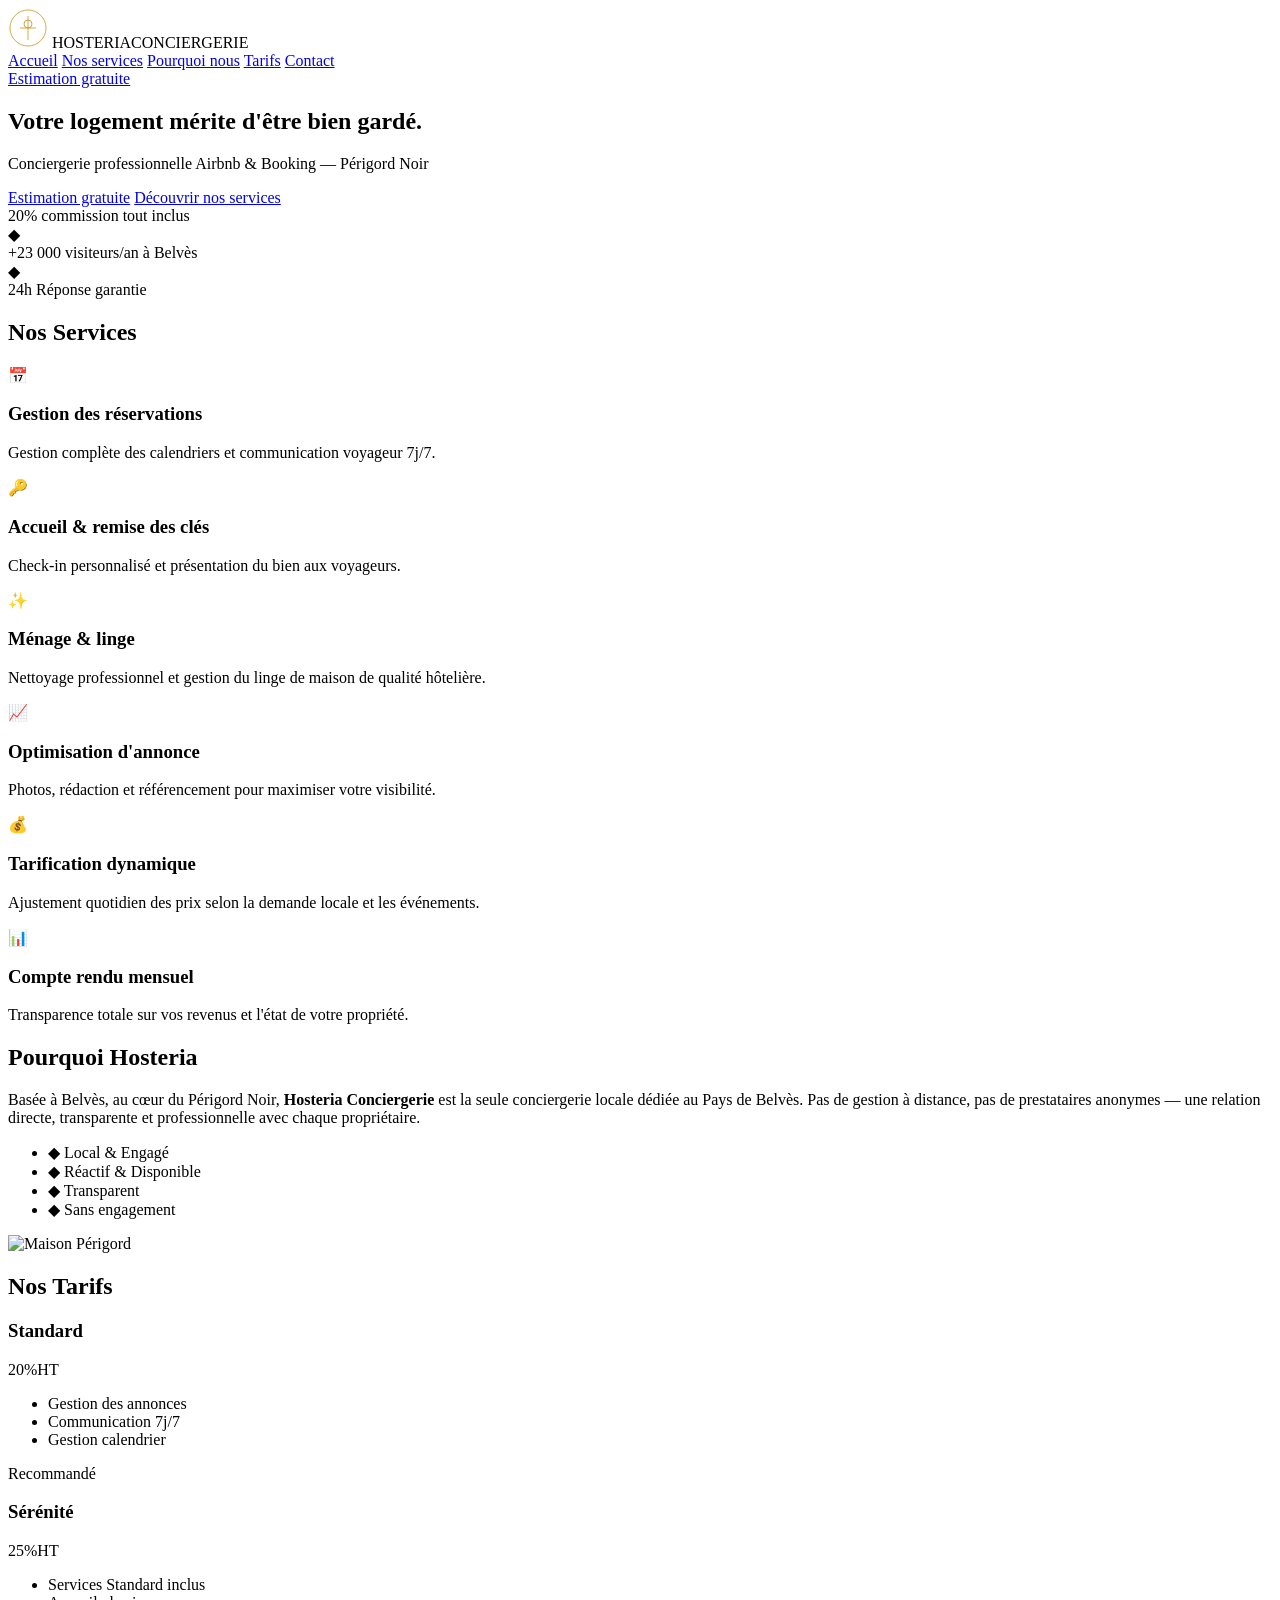
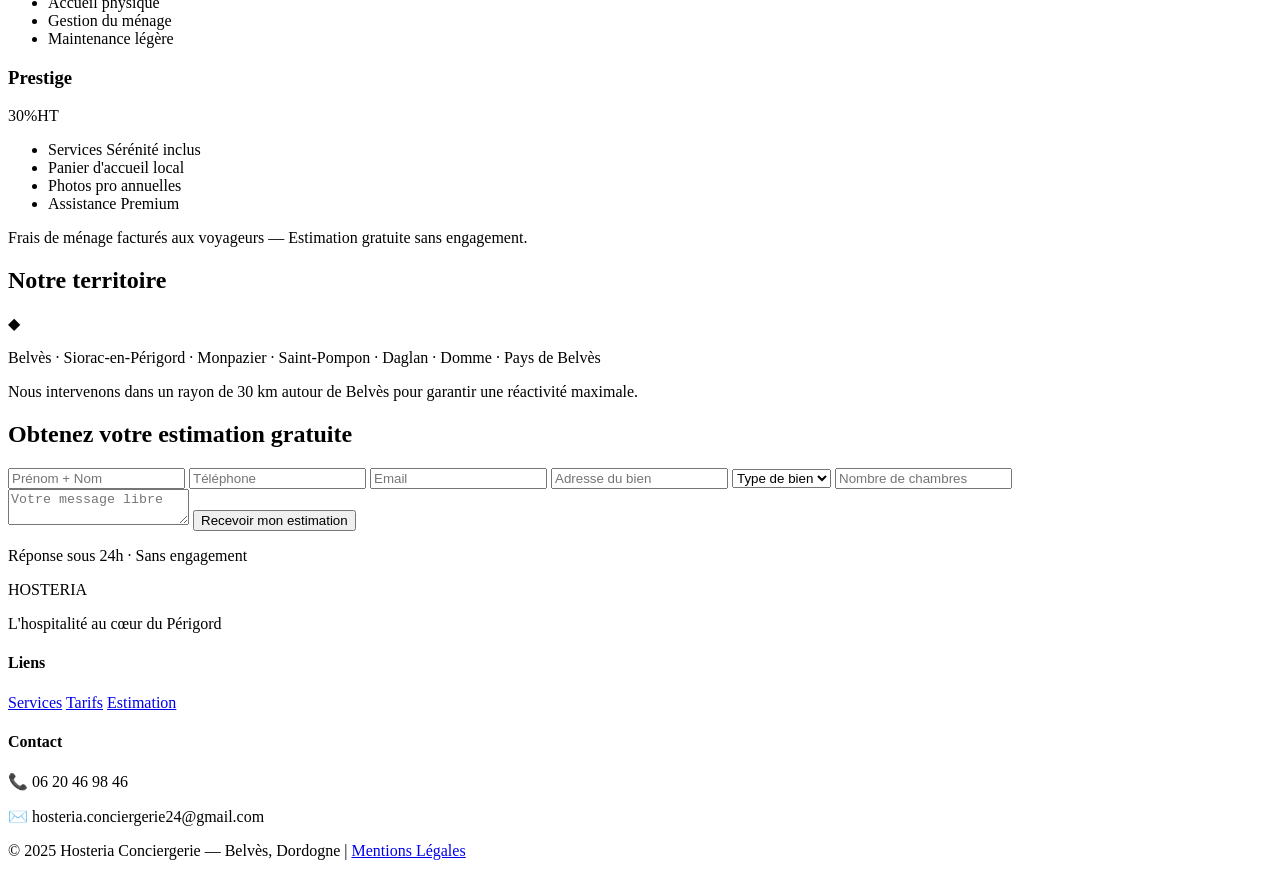
==== index.html @ 1a69eb1a "Initial commit for Hosteria Conciergerie website" ====
<!DOCTYPE html>
<html lang="fr">
<head>
    <meta charset="UTF-8">
    <meta name="viewport" content="width=device-width, initial-scale=1.0">
    <title>Hosteria Conciergerie — Gestion Airbnb Belvès, Périgord Noir</title>
    <meta name="description" content="Conciergerie professionnelle Airbnb & Booking à Belvès. Gestion complète de votre location saisonnière en Périgord Noir. Estimation gratuite — 06 20 46 98 46">
    
    <!-- Fonts -->
    <style>
        @import url('https://fonts.googleapis.com/css2?family=Cinzel:wght@400;700&family=Cormorant+Garamond:ital,wght@0,400;0,600;1,400&family=Jost:wght@300;400;600&display=swap');
    </style>
    
    <link rel="stylesheet" href="style.css">

    <!-- SEO JSON-LD -->
    <script type="application/ld+json">
    {
      "@context": "https://schema.org",
      "@type": "LocalBusiness",
      "name": "Hosteria Conciergerie",
      "image": "https://images.unsplash.com/photo-1505910147557-3026c1e19310?q=80&w=1000",
      "telephone": "06 20 46 98 46",
      "email": "hosteria.conciergerie24@gmail.com",
      "address": {
        "@type": "PostalAddress",
        "addressLocality": "Belvès",
        "addressRegion": "Dordogne",
        "addressCountry": "FR"
      },
      "areaServed": ["Belvès", "Siorac-en-Périgord", "Monpazier", "Pays de Belvès", "Dordogne"],
      "priceRange": "$$"
    }
    </script>
</head>
<body>

    <!-- Header -->
    <header class="main-header">
        <div class="container header-flex">
            <div class="logo">
                <svg width="40" height="40" viewBox="0 0 100 100" class="logo-svg">
                    <circle cx="50" cy="50" r="45" fill="none" stroke="#c8961e" stroke-width="2"/>
                    <path d="M50 20 L50 80 M30 50 L70 50" stroke="#c8961e" stroke-width="2"/>
                    <path d="M50 30 A10 10 0 1 1 50 50 A10 10 0 1 1 50 30" fill="none" stroke="#c8961e" stroke-width="2"/>
                </svg>
                <span class="logo-text">HOSTERIA<span>CONCIERGERIE</span></span>
            </div>
            <nav class="nav-desktop">
                <a href="#accueil">Accueil</a>
                <a href="#services">Nos services</a>
                <a href="#pourquoi">Pourquoi nous</a>
                <a href="#tarifs">Tarifs</a>
                <a href="#contact">Contact</a>
            </nav>
            <a href="#estimation" class="btn btn-gold">Estimation gratuite</a>
        </div>
    </header>

    <!-- Hero Section -->
    <section id="accueil" class="hero">
        <div class="hero-overlay"></div>
        <div class="container hero-content fade-in">
            <h1>Votre logement mérite d'être bien gardé.</h1>
            <p>Conciergerie professionnelle Airbnb & Booking — Périgord Noir</p>
            <div class="hero-btns">
                <a href="#estimation" class="btn btn-gold">Estimation gratuite</a>
                <a href="#services" class="btn btn-outline">Découvrir nos services</a>
            </div>
        </div>
    </section>

    <!-- Trust Section -->
    <section class="trust-band">
        <div class="container stats-flex">
            <div class="stat-item">
                <span class="stat-number">20%</span>
                <span class="stat-label">commission tout inclus</span>
            </div>
            <div class="stat-divider">◆</div>
            <div class="stat-item">
                <span class="stat-number">+23 000</span>
                <span class="stat-label">visiteurs/an à Belvès</span>
            </div>
            <div class="stat-divider">◆</div>
            <div class="stat-item">
                <span class="stat-number">24h</span>
                <span class="stat-label">Réponse garantie</span>
            </div>
        </div>
    </section>

    <!-- Services Section -->
    <section id="services" class="services">
        <div class="container">
            <h2 class="section-title">Nos Services</h2>
            <div class="services-grid">
                <div class="service-card">
                    <div class="service-icon">📅</div>
                    <h3>Gestion des réservations</h3>
                    <p>Gestion complète des calendriers et communication voyageur 7j/7.</p>
                </div>
                <div class="service-card">
                    <div class="service-icon">🔑</div>
                    <h3>Accueil & remise des clés</h3>
                    <p>Check-in personnalisé et présentation du bien aux voyageurs.</p>
                </div>
                <div class="service-card">
                    <div class="service-icon">✨</div>
                    <h3>Ménage & linge</h3>
                    <p>Nettoyage professionnel et gestion du linge de maison de qualité hôtelière.</p>
                </div>
                <div class="service-card">
                    <div class="service-icon">📈</div>
                    <h3>Optimisation d'annonce</h3>
                    <p>Photos, rédaction et référencement pour maximiser votre visibilité.</p>
                </div>
                <div class="service-card">
                    <div class="service-icon">💰</div>
                    <h3>Tarification dynamique</h3>
                    <p>Ajustement quotidien des prix selon la demande locale et les événements.</p>
                </div>
                <div class="service-card">
                    <div class="service-icon">📊</div>
                    <h3>Compte rendu mensuel</h3>
                    <p>Transparence totale sur vos revenus et l'état de votre propriété.</p>
                </div>
            </div>
        </div>
    </section>

    <!-- Why Us -->
    <section id="pourquoi" class="why-us">
        <div class="container why-flex">
            <div class="why-text fade-in">
                <h2>Pourquoi Hosteria</h2>
                <p>Basée à Belvès, au cœur du Périgord Noir, <strong>Hosteria Conciergerie</strong> est la seule conciergerie locale dédiée au Pays de Belvès. Pas de gestion à distance, pas de prestataires anonymes — une relation directe, transparente et professionnelle avec chaque propriétaire.</p>
                <ul class="points-forts">
                    <li>◆ Local & Engagé</li>
                    <li>◆ Réactif & Disponible</li>
                    <li>◆ Transparent</li>
                    <li>◆ Sans engagement</li>
                </ul>
            </div>
            <div class="why-image">
                <img src="https://images.unsplash.com/photo-1518780664697-55e3ad937233?q=80&w=800" alt="Maison Périgord">
            </div>
        </div>
    </section>

    <!-- Pricing -->
    <section id="tarifs" class="pricing">
        <div class="container">
            <h2 class="section-title">Nos Tarifs</h2>
            <div class="pricing-grid">
                <div class="price-card">
                    <h3>Standard</h3>
                    <div class="amount">20%<span>HT</span></div>
                    <ul>
                        <li>Gestion des annonces</li>
                        <li>Communication 7j/7</li>
                        <li>Gestion calendrier</li>
                    </ul>
                </div>
                <div class="price-card featured">
                    <div class="badge">Recommandé</div>
                    <h3>Sérénité</h3>
                    <div class="amount">25%<span>HT</span></div>
                    <ul>
                        <li>Services Standard inclus</li>
                        <li>Accueil physique</li>
                        <li>Gestion du ménage</li>
                        <li>Maintenance légère</li>
                    </ul>
                </div>
                <div class="price-card">
                    <h3>Prestige</h3>
                    <div class="amount">30%<span>HT</span></div>
                    <ul>
                        <li>Services Sérénité inclus</li>
                        <li>Panier d'accueil local</li>
                        <li>Photos pro annuelles</li>
                        <li>Assistance Premium</li>
                    </ul>
                </div>
            </div>
            <p class="pricing-note">Frais de ménage facturés aux voyageurs — Estimation gratuite sans engagement.</p>
        </div>
    </section>

    <!-- Zone Intervention -->
    <section class="territory">
        <div class="container text-center">
            <h2>Notre territoire</h2>
            <div class="diamond-sep">◆</div>
            <p class="towns">Belvès · Siorac-en-Périgord · Monpazier · Saint-Pompon · Daglan · Domme · Pays de Belvès</p>
            <p>Nous intervenons dans un rayon de 30 km autour de Belvès pour garantir une réactivité maximale.</p>
        </div>
    </section>

    <!-- Form Section -->
    <section id="estimation" class="estimation">
        <div class="container form-container">
            <h2>Obtenez votre estimation gratuite</h2>
            <form id="contactForm">
                <div class="form-grid">
                    <input type="text" placeholder="Prénom + Nom" required>
                    <input type="tel" placeholder="Téléphone" required>
                    <input type="email" placeholder="Email" required>
                    <input type="text" placeholder="Adresse du bien" required>
                    <select required>
                        <option value="">Type de bien</option>
                        <option value="maison">Maison</option>
                        <option value="appartement">Appartement</option>
                        <option value="gite">Gîte</option>
                    </select>
                    <input type="number" placeholder="Nombre de chambres" required>
                </div>
                <textarea placeholder="Votre message libre"></textarea>
                <button type="submit" class="btn btn-gold full-width">Recevoir mon estimation</button>
            </form>
            <p class="form-mention">Réponse sous 24h · Sans engagement</p>
        </div>
    </section>

    <!-- Footer -->
    <footer class="main-header">
        <div class="container footer-grid">
            <div class="footer-brand">
                <div class="logo-footer">HOSTERIA</div>
                <p>L'hospitalité au cœur du Périgord</p>
            </div>
            <div class="footer-links">
                <h4>Liens</h4>
                <a href="#services">Services</a>
                <a href="#tarifs">Tarifs</a>
                <a href="#estimation">Estimation</a>
            </div>
            <div class="footer-contact">
                <h4>Contact</h4>
                <p>📞 06 20 46 98 46</p>
                <p>✉️ hosteria.conciergerie24@gmail.com</p>
            </div>
        </div>
        <div class="footer-bottom">
            <p>© 2025 Hosteria Conciergerie — Belvès, Dordogne | <a href="mentions.html">Mentions Légales</a></p>
        </div>
    </footer>

    <script src="script.js"></script>
</body>
</html>
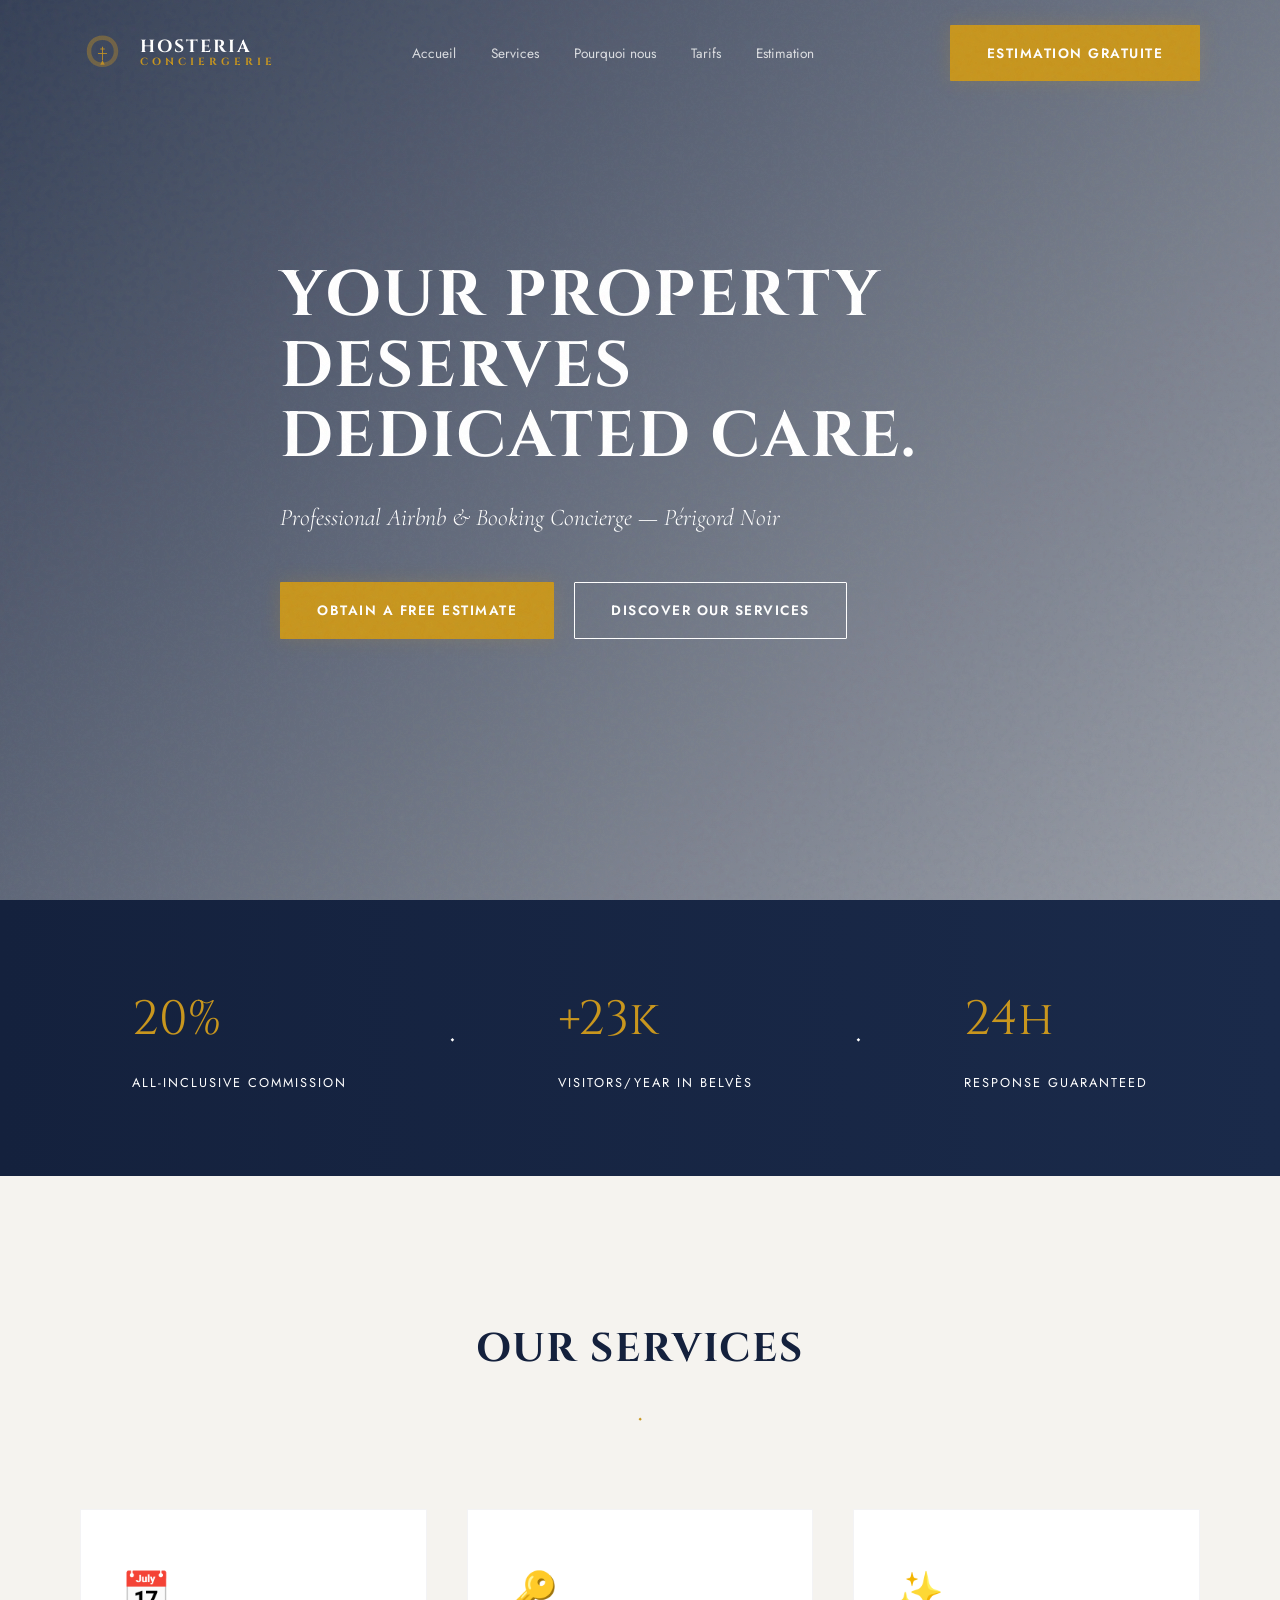
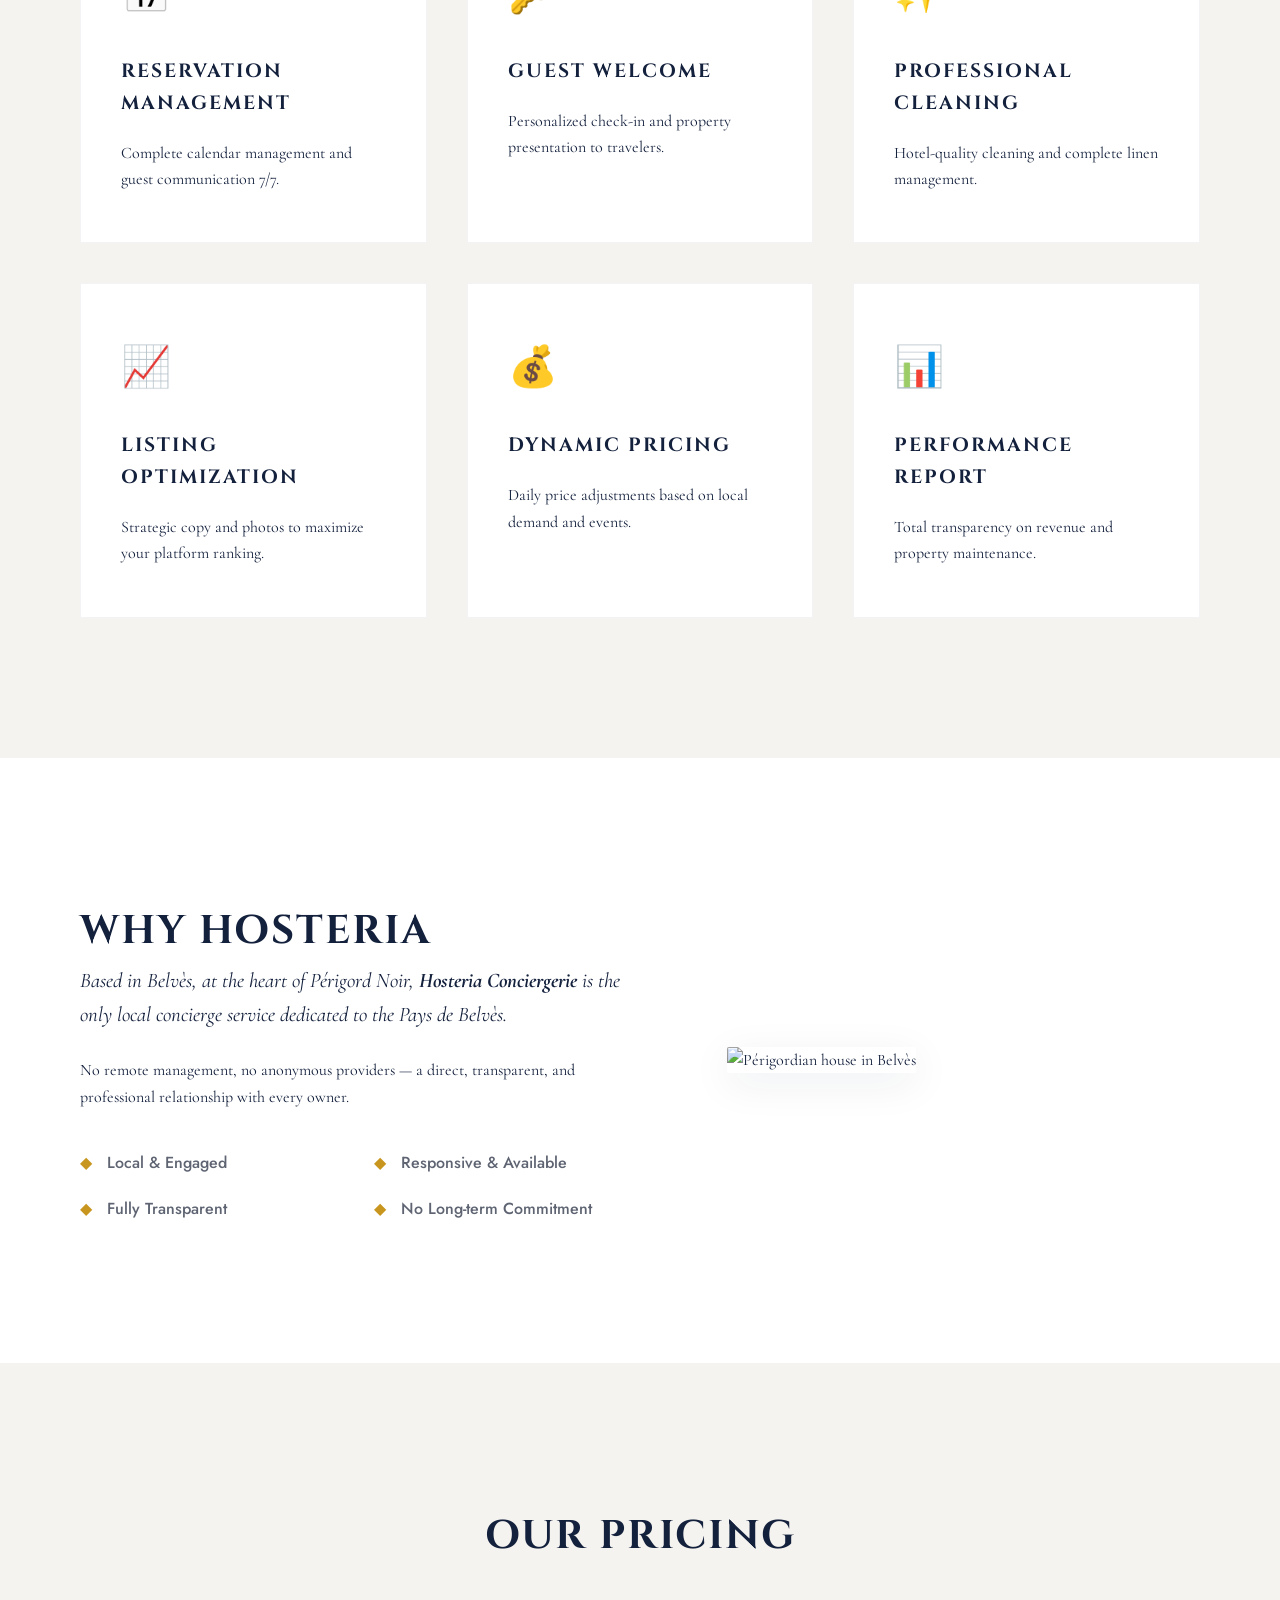
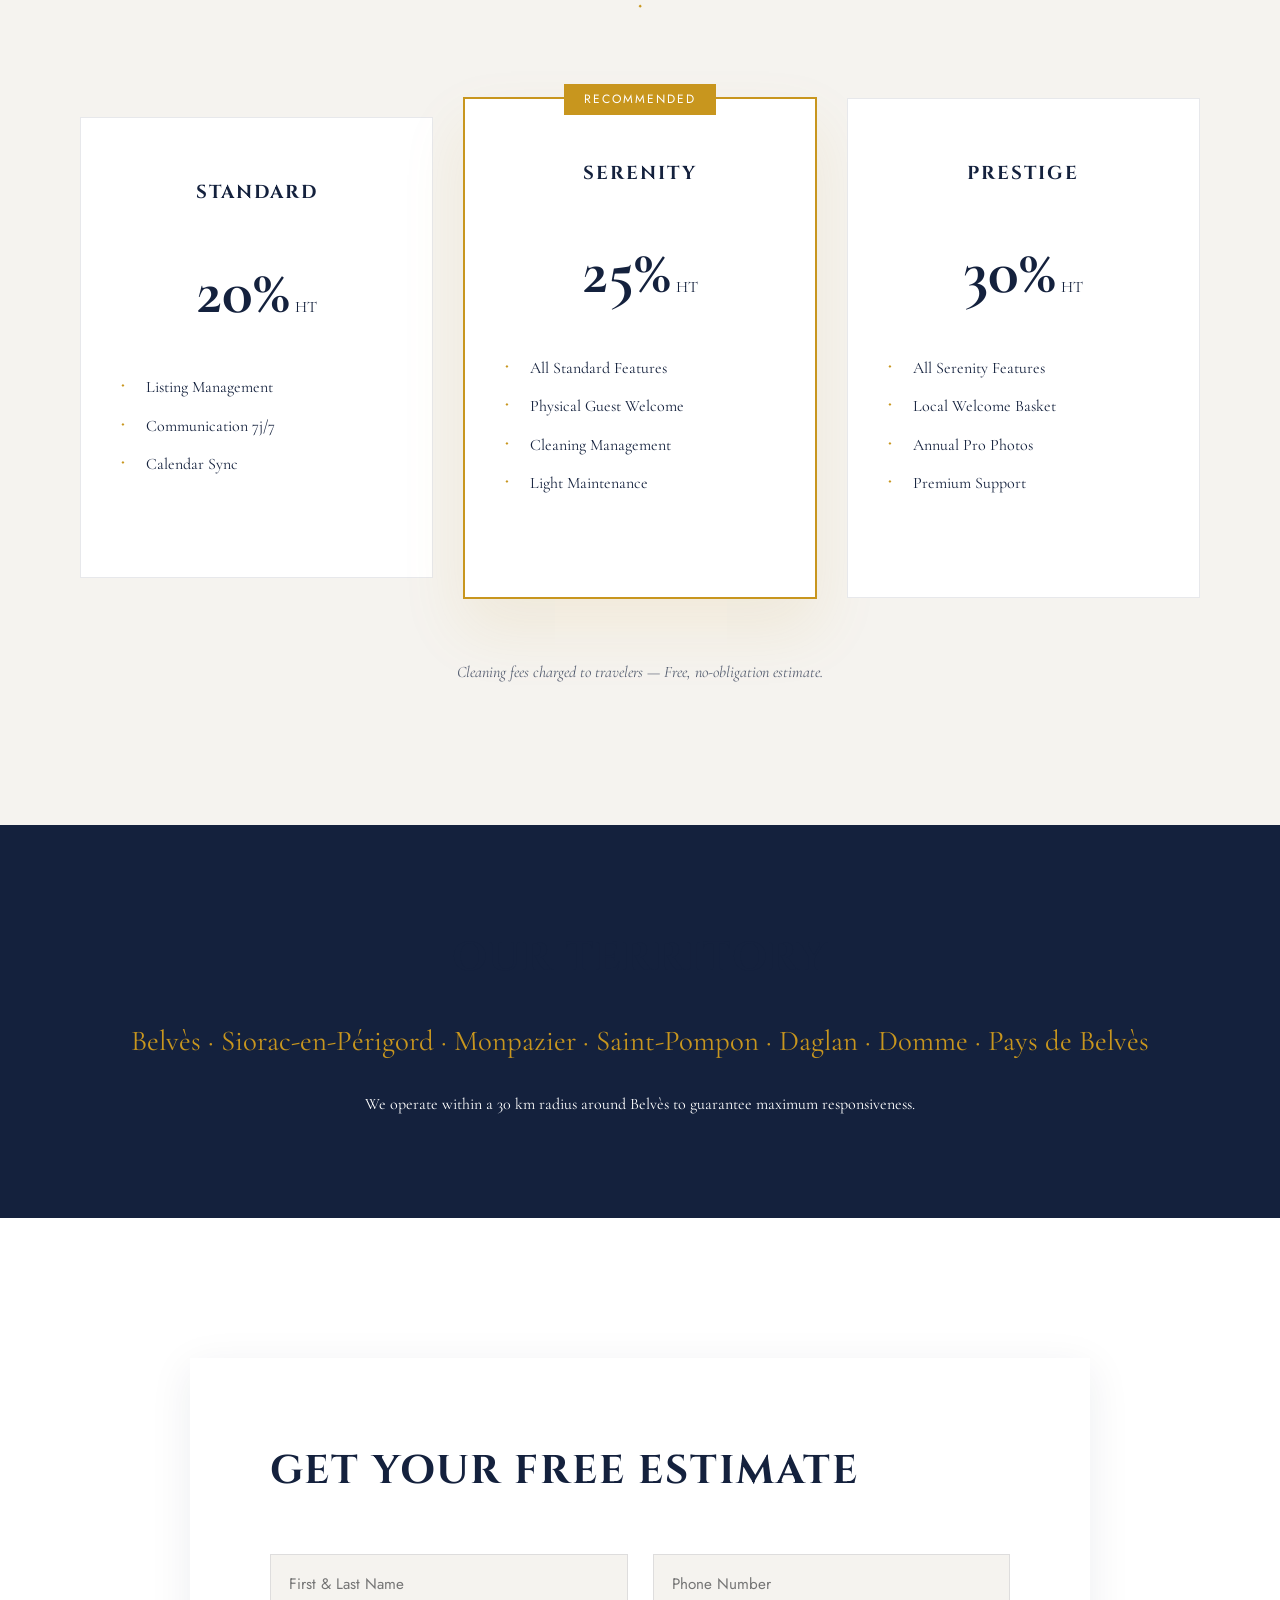
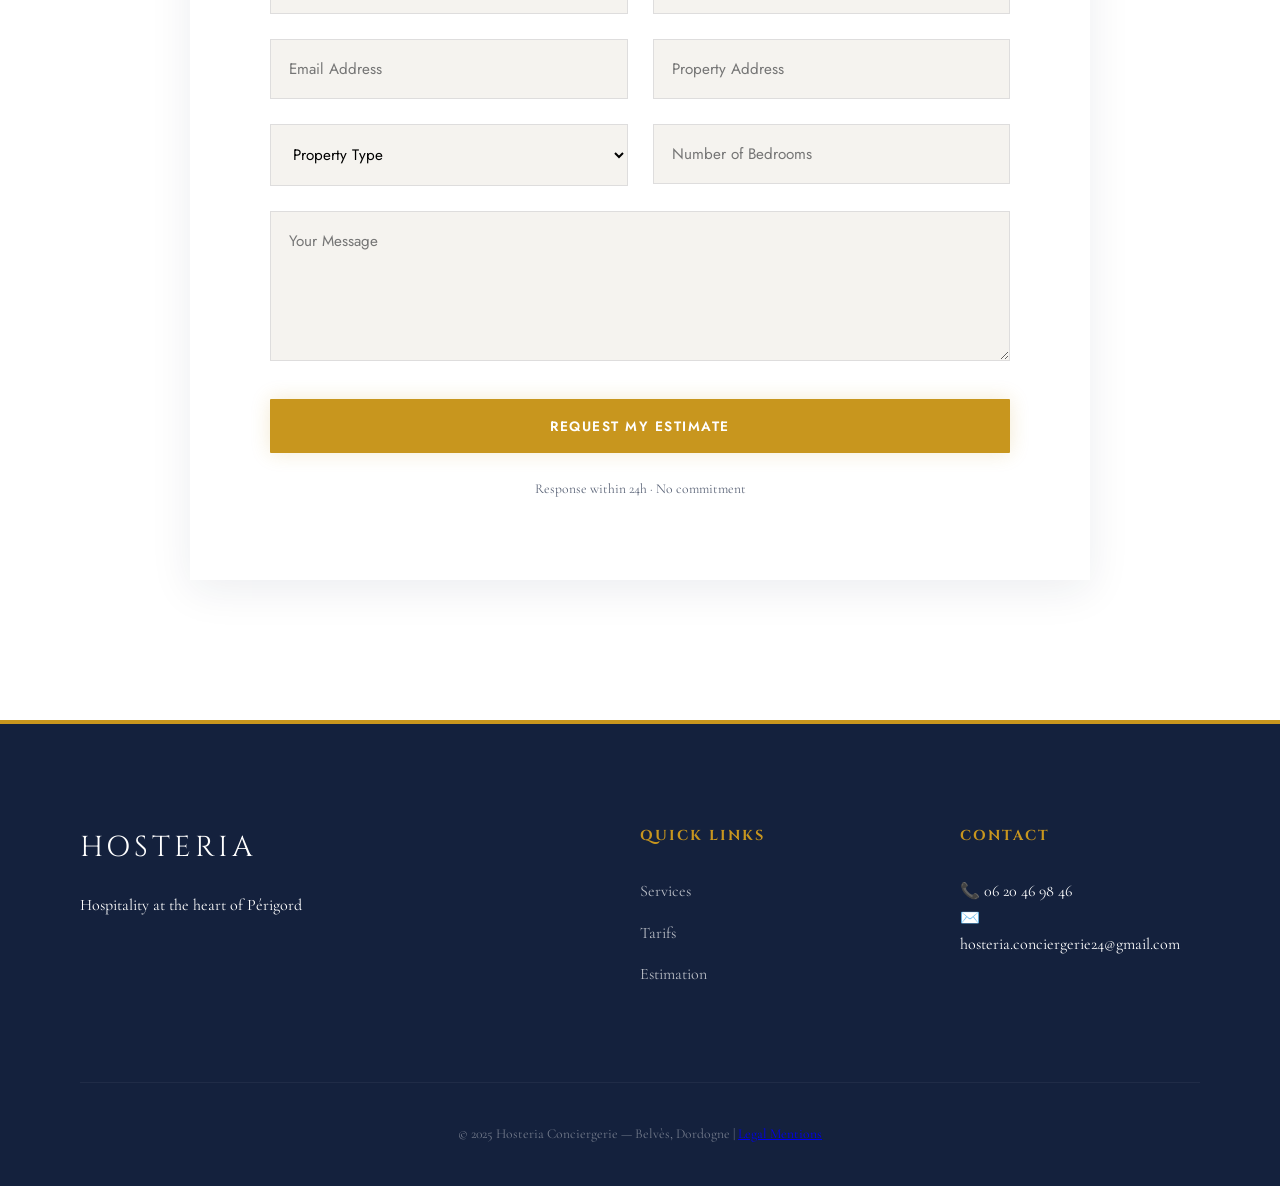
==== commit adf92ff8: "Upgrade to Premium V2 - Glassmorphism & Périgord Noir aesthetics" ====
--- a/index.html
+++ b/index.html
@@ -6,6 +6,11 @@
     <title>Hosteria Conciergerie — Gestion Airbnb Belvès, Périgord Noir</title>
     <meta name="description" content="Conciergerie professionnelle Airbnb & Booking à Belvès. Gestion complète de votre location saisonnière en Périgord Noir. Estimation gratuite — 06 20 46 98 46">
     
+    <!-- Open Graph -->
+    <meta property="og:title" content="Hosteria Conciergerie — Gestion Airbnb Belvès">
+    <meta property="og:description" content="Gestion premium de votre location saisonnière en Périgord Noir.">
+    <meta property="og:type" content="website">
+
     <!-- Fonts -->
     <style>
         @import url('https://fonts.googleapis.com/css2?family=Cinzel:wght@400;700&family=Cormorant+Garamond:ital,wght@0,400;0,600;1,400&family=Jost:wght@300;400;600&display=swap');
@@ -24,226 +29,264 @@
       "email": "hosteria.conciergerie24@gmail.com",
       "address": {
         "@type": "PostalAddress",
+        "streetAddress": "Centre Bourg",
         "addressLocality": "Belvès",
+        "postalCode": "24170",
         "addressRegion": "Dordogne",
         "addressCountry": "FR"
       },
-      "areaServed": ["Belvès", "Siorac-en-Périgord", "Monpazier", "Pays de Belvès", "Dordogne"],
+      "areaServed": ["Belvès", "Siorac-en-Périgord", "Monpazier", "Saint-Pompon", "Daglan", "Domme", "Pays de Belvès"],
       "priceRange": "$$"
     }
     </script>
 </head>
-<body>
+<body class="site-texture">
 
     <!-- Header -->
-    <header class="main-header">
-        <div class="container header-flex">
-            <div class="logo">
-                <svg width="40" height="40" viewBox="0 0 100 100" class="logo-svg">
-                    <circle cx="50" cy="50" r="45" fill="none" stroke="#c8961e" stroke-width="2"/>
-                    <path d="M50 20 L50 80 M30 50 L70 50" stroke="#c8961e" stroke-width="2"/>
-                    <path d="M50 30 A10 10 0 1 1 50 50 A10 10 0 1 1 50 30" fill="none" stroke="#c8961e" stroke-width="2"/>
+    <header class="header header--transparent js-header">
+        <div class="container header__inner">
+            <div class="header__logo">
+                <svg width="45" height="45" viewBox="0 0 100 100" class="logo-svg">
+                    <defs>
+                        <linearGradient id="goldGradient" x1="0%" y1="0%" x2="100%" y2="100%">
+                            <stop offset="0%" style="stop-color:#c8961e;stop-opacity:1" />
+                            <stop offset="100%" style="stop-color:#b8882a;stop-opacity:1" />
+                        </linearGradient>
+                    </defs>
+                    <path d="M50 10 C30 10 15 25 15 45 C15 65 30 80 50 80 C70 80 85 65 85 45 C85 25 70 10 50 10 M50 20 C65 20 75 30 75 45 C75 60 65 70 50 70 C35 70 25 60 25 45 C25 30 35 20 50 20" fill="url(#goldGradient)" opacity="0.4"/>
+                    <path d="M50 35 L50 65 M40 50 L60 50 M45 40 L55 40" stroke="url(#goldGradient)" stroke-width="2" fill="none"/>
+                    <path d="M50 65 L45 75 L55 75 Z" fill="url(#goldGradient)"/>
                 </svg>
-                <span class="logo-text">HOSTERIA<span>CONCIERGERIE</span></span>
-            </div>
-            <nav class="nav-desktop">
-                <a href="#accueil">Accueil</a>
-                <a href="#services">Nos services</a>
-                <a href="#pourquoi">Pourquoi nous</a>
-                <a href="#tarifs">Tarifs</a>
-                <a href="#contact">Contact</a>
+                <h1 class="header__title">HOSTERIA<span class="header__subtitle">CONCIERGERIE</span></h1>
+            </div>
+            <nav class="header__nav" role="navigation" aria-label="Navigation principale">
+                <ul class="header__menu">
+                    <li><a href="#accueil" class="header__link">Accueil</a></li>
+                    <li><a href="#services" class="header__link">Services</a></li>
+                    <li><a href="#pourquoi" class="header__link">Pourquoi nous</a></li>
+                    <li><a href="#tarifs" class="header__link">Tarifs</a></li>
+                    <li><a href="#estimation" class="header__link">Estimation</a></li>
+                </ul>
             </nav>
-            <a href="#estimation" class="btn btn-gold">Estimation gratuite</a>
+            <a href="#estimation" class="btn btn--gold header__cta">Estimation gratuite</a>
         </div>
     </header>
 
-    <!-- Hero Section -->
-    <section id="accueil" class="hero">
-        <div class="hero-overlay"></div>
-        <div class="container hero-content fade-in">
-            <h1>Votre logement mérite d'être bien gardé.</h1>
-            <p>Conciergerie professionnelle Airbnb & Booking — Périgord Noir</p>
-            <div class="hero-btns">
-                <a href="#estimation" class="btn btn-gold">Estimation gratuite</a>
-                <a href="#services" class="btn btn-outline">Découvrir nos services</a>
-            </div>
-        </div>
-    </section>
-
-    <!-- Trust Section -->
-    <section class="trust-band">
-        <div class="container stats-flex">
-            <div class="stat-item">
-                <span class="stat-number">20%</span>
-                <span class="stat-label">commission tout inclus</span>
-            </div>
-            <div class="stat-divider">◆</div>
-            <div class="stat-item">
-                <span class="stat-number">+23 000</span>
-                <span class="stat-label">visiteurs/an à Belvès</span>
-            </div>
-            <div class="stat-divider">◆</div>
-            <div class="stat-item">
-                <span class="stat-number">24h</span>
-                <span class="stat-label">Réponse garantie</span>
-            </div>
-        </div>
-    </section>
-
-    <!-- Services Section -->
-    <section id="services" class="services">
+    <main>
+        <!-- Hero Section -->
+        <section id="accueil" class="hero">
+            <div class="hero__overlay"></div>
+            <div class="container hero__content js-reveal">
+                <h2 class="hero__headline">Your property deserves dedicated care.</h2>
+                <p class="hero__subheadline">Professional Airbnb & Booking Concierge — Périgord Noir</p>
+                <div class="hero__actions">
+                    <a href="#estimation" class="btn btn--gold">Obtain a free estimate</a>
+                    <a href="#services" class="btn btn--outline-light">Discover our services</a>
+                </div>
+            </div>
+        </section>
+
+        <!-- Stats Section -->
+        <section class="stats">
+            <div class="container stats__grid">
+                <div class="stats__item">
+                    <span class="stats__number">20%</span>
+                    <span class="stats__label">All-inclusive commission</span>
+                </div>
+                <div class="stats__sep">◆</div>
+                <div class="stats__item">
+                    <span class="stats__number">+23k</span>
+                    <span class="stats__label">Visitors/year in Belvès</span>
+                </div>
+                <div class="stats__sep">◆</div>
+                <div class="stats__item">
+                    <span class="stats__number">24h</span>
+                    <span class="stats__label">Response guaranteed</span>
+                </div>
+            </div>
+        </section>
+
+        <!-- Services Section -->
+        <section id="services" class="section services">
+            <div class="container">
+                <header class="section__header">
+                    <h2 class="section__title">Our Services</h2>
+                    <div class="diamond-sep">◆</div>
+                </header>
+                <div class="services__grid">
+                    <article class="service-card js-reveal">
+                        <div class="service-card__icon">📅</div>
+                        <h3 class="service-card__title">Reservation Management</h3>
+                        <p class="service-card__text">Complete calendar management and guest communication 7/7.</p>
+                    </article>
+                    <article class="service-card js-reveal">
+                        <div class="service-card__icon">🔑</div>
+                        <h3 class="service-card__title">Guest Welcome</h3>
+                        <p class="service-card__text">Personalized check-in and property presentation to travelers.</p>
+                    </article>
+                    <article class="service-card js-reveal">
+                        <div class="service-card__icon">✨</div>
+                        <h3 class="service-card__title">Professional Cleaning</h3>
+                        <p class="service-card__text">Hotel-quality cleaning and complete linen management.</p>
+                    </article>
+                    <article class="service-card js-reveal">
+                        <div class="service-card__icon">📈</div>
+                        <h3 class="service-card__title">Listing Optimization</h3>
+                        <p class="service-card__text">Strategic copy and photos to maximize your platform ranking.</p>
+                    </article>
+                    <article class="service-card js-reveal">
+                        <div class="service-card__icon">💰</div>
+                        <h3 class="service-card__title">Dynamic Pricing</h3>
+                        <p class="service-card__text">Daily price adjustments based on local demand and events.</p>
+                    </article>
+                    <article class="service-card js-reveal">
+                        <div class="service-card__icon">📊</div>
+                        <h3 class="service-card__title">Performance Report</h3>
+                        <p class="service-card__text">Total transparency on revenue and property maintenance.</p>
+                    </article>
+                </div>
+            </div>
+        </section>
+
+        <!-- Why Us -->
+        <section id="pourquoi" class="section why-us bg-white">
+            <div class="container why-us__inner">
+                <div class="why-us__content js-reveal">
+                    <h2 class="section__title section__title--left">Why Hosteria</h2>
+                    <p class="section__intro">Based in Belvès, at the heart of Périgord Noir, <strong>Hosteria Conciergerie</strong> is the only local concierge service dedicated to the Pays de Belvès.</p>
+                    <p>No remote management, no anonymous providers — a direct, transparent, and professional relationship with every owner.</p>
+                    <ul class="why-us__list">
+                        <li><span class="diamond">◆</span> Local & Engaged</li>
+                        <li><span class="diamond">◆</span> Responsive & Available</li>
+                        <li><span class="diamond">◆</span> Fully Transparent</li>
+                        <li><span class="diamond">◆</span> No Long-term Commitment</li>
+                    </ul>
+                </div>
+                <div class="why-us__visual js-reveal">
+                    <img src="https://images.unsplash.com/photo-1518780664697-55e3ad937233?q=80&w=800" alt="Périgordian house in Belvès">
+                </div>
+            </div>
+        </section>
+
+        <!-- Pricing -->
+        <section id="tarifs" class="section pricing">
+            <div class="container">
+                <header class="section__header">
+                    <h2 class="section__title">Our Pricing</h2>
+                    <div class="diamond-sep">◆</div>
+                </header>
+                <div class="pricing__grid">
+                    <div class="price-card js-reveal">
+                        <h3 class="price-card__name">Standard</h3>
+                        <div class="price-card__amount">20%<span class="price-card__tax">HT</span></div>
+                        <ul class="price-card__features">
+                            <li>Listing Management</li>
+                            <li>Communication 7j/7</li>
+                            <li>Calendar Sync</li>
+                        </ul>
+                    </div>
+                    <div class="price-card price-card--featured js-reveal">
+                        <div class="price-card__badge">Recommended</div>
+                        <h3 class="price-card__name">Serenity</h3>
+                        <div class="price-card__amount">25%<span class="price-card__tax">HT</span></div>
+                        <ul class="price-card__features">
+                            <li>All Standard Features</li>
+                            <li>Physical Guest Welcome</li>
+                            <li>Cleaning Management</li>
+                            <li>Light Maintenance</li>
+                        </ul>
+                    </div>
+                    <div class="price-card js-reveal">
+                        <h3 class="price-card__name">Prestige</h3>
+                        <div class="price-card__amount">30%<span class="price-card__tax">HT</span></div>
+                        <ul class="price-card__features">
+                            <li>All Serenity Features</li>
+                            <li>Local Welcome Basket</li>
+                            <li>Annual Pro Photos</li>
+                            <li>Premium Support</li>
+                        </ul>
+                    </div>
+                </div>
+                <p class="pricing__note">Cleaning fees charged to travelers — Free, no-obligation estimate.</p>
+            </div>
+        </section>
+
+        <!-- Territory -->
+        <section class="territory site-texture">
+            <div class="container text-center js-reveal">
+                <h2 class="section__title">Our Territory</h2>
+                <p class="territory__towns">Belvès · Siorac-en-Périgord · Monpazier · Saint-Pompon · Daglan · Domme · Pays de Belvès</p>
+                <p class="territory__range">We operate within a 30 km radius around Belvès to guarantee maximum responsiveness.</p>
+            </div>
+        </section>
+
+        <!-- Form -->
+        <section id="estimation" class="section estimation bg-white">
+            <div class="container">
+                <div class="form-card js-reveal">
+                    <h2 class="section__title">Get Your Free Estimate</h2>
+                    <form id="contactForm" class="form">
+                        <div class="form__grid">
+                            <div class="form__group">
+                                <input type="text" class="form__input" id="name" placeholder="First & Last Name" required>
+                            </div>
+                            <div class="form__group">
+                                <input type="tel" class="form__input" id="phone" placeholder="Phone Number" required>
+                            </div>
+                            <div class="form__group">
+                                <input type="email" class="form__input" id="email" placeholder="Email Address" required>
+                            </div>
+                            <div class="form__group">
+                                <input type="text" class="form__input" id="address" placeholder="Property Address" required>
+                            </div>
+                            <div class="form__group">
+                                <select class="form__select" id="type" required>
+                                    <option value="" disabled selected>Property Type</option>
+                                    <option value="house">House</option>
+                                    <option value="apartment">Apartment</option>
+                                    <option value="gite">Gîte / Villa</option>
+                                </select>
+                            </div>
+                            <div class="form__group">
+                                <input type="number" class="form__input" id="rooms" placeholder="Number of Bedrooms" required>
+                            </div>
+                            <div class="form__group form__group--full">
+                                <textarea class="form__textarea" id="message" placeholder="Your Message"></textarea>
+                            </div>
+                        </div>
+                        <button type="submit" class="btn btn--gold btn--full">Request My Estimate</button>
+                        <p class="form__disclaimer">Response within 24h · No commitment</p>
+                    </form>
+                </div>
+            </div>
+        </section>
+    </main>
+
+    <!-- Footer -->
+    <footer class="footer">
         <div class="container">
-            <h2 class="section-title">Nos Services</h2>
-            <div class="services-grid">
-                <div class="service-card">
-                    <div class="service-icon">📅</div>
-                    <h3>Gestion des réservations</h3>
-                    <p>Gestion complète des calendriers et communication voyageur 7j/7.</p>
-                </div>
-                <div class="service-card">
-                    <div class="service-icon">🔑</div>
-                    <h3>Accueil & remise des clés</h3>
-                    <p>Check-in personnalisé et présentation du bien aux voyageurs.</p>
-                </div>
-                <div class="service-card">
-                    <div class="service-icon">✨</div>
-                    <h3>Ménage & linge</h3>
-                    <p>Nettoyage professionnel et gestion du linge de maison de qualité hôtelière.</p>
-                </div>
-                <div class="service-card">
-                    <div class="service-icon">📈</div>
-                    <h3>Optimisation d'annonce</h3>
-                    <p>Photos, rédaction et référencement pour maximiser votre visibilité.</p>
-                </div>
-                <div class="service-card">
-                    <div class="service-icon">💰</div>
-                    <h3>Tarification dynamique</h3>
-                    <p>Ajustement quotidien des prix selon la demande locale et les événements.</p>
-                </div>
-                <div class="service-card">
-                    <div class="service-icon">📊</div>
-                    <h3>Compte rendu mensuel</h3>
-                    <p>Transparence totale sur vos revenus et l'état de votre propriété.</p>
-                </div>
-            </div>
-        </div>
-    </section>
-
-    <!-- Why Us -->
-    <section id="pourquoi" class="why-us">
-        <div class="container why-flex">
-            <div class="why-text fade-in">
-                <h2>Pourquoi Hosteria</h2>
-                <p>Basée à Belvès, au cœur du Périgord Noir, <strong>Hosteria Conciergerie</strong> est la seule conciergerie locale dédiée au Pays de Belvès. Pas de gestion à distance, pas de prestataires anonymes — une relation directe, transparente et professionnelle avec chaque propriétaire.</p>
-                <ul class="points-forts">
-                    <li>◆ Local & Engagé</li>
-                    <li>◆ Réactif & Disponible</li>
-                    <li>◆ Transparent</li>
-                    <li>◆ Sans engagement</li>
-                </ul>
-            </div>
-            <div class="why-image">
-                <img src="https://images.unsplash.com/photo-1518780664697-55e3ad937233?q=80&w=800" alt="Maison Périgord">
-            </div>
-        </div>
-    </section>
-
-    <!-- Pricing -->
-    <section id="tarifs" class="pricing">
-        <div class="container">
-            <h2 class="section-title">Nos Tarifs</h2>
-            <div class="pricing-grid">
-                <div class="price-card">
-                    <h3>Standard</h3>
-                    <div class="amount">20%<span>HT</span></div>
-                    <ul>
-                        <li>Gestion des annonces</li>
-                        <li>Communication 7j/7</li>
-                        <li>Gestion calendrier</li>
+            <div class="footer__grid">
+                <div class="footer__brand">
+                    <div class="footer__logo">HOSTERIA</div>
+                    <p class="footer__slogan">Hospitality at the heart of Périgord</p>
+                </div>
+                <div class="footer__nav">
+                    <h4 class="footer__heading">Quick Links</h4>
+                    <ul class="footer__links">
+                        <li><a href="#services">Services</a></li>
+                        <li><a href="#tarifs">Tarifs</a></li>
+                        <li><a href="#estimation">Estimation</a></li>
                     </ul>
                 </div>
-                <div class="price-card featured">
-                    <div class="badge">Recommandé</div>
-                    <h3>Sérénité</h3>
-                    <div class="amount">25%<span>HT</span></div>
-                    <ul>
-                        <li>Services Standard inclus</li>
-                        <li>Accueil physique</li>
-                        <li>Gestion du ménage</li>
-                        <li>Maintenance légère</li>
-                    </ul>
-                </div>
-                <div class="price-card">
-                    <h3>Prestige</h3>
-                    <div class="amount">30%<span>HT</span></div>
-                    <ul>
-                        <li>Services Sérénité inclus</li>
-                        <li>Panier d'accueil local</li>
-                        <li>Photos pro annuelles</li>
-                        <li>Assistance Premium</li>
-                    </ul>
-                </div>
-            </div>
-            <p class="pricing-note">Frais de ménage facturés aux voyageurs — Estimation gratuite sans engagement.</p>
-        </div>
-    </section>
-
-    <!-- Zone Intervention -->
-    <section class="territory">
-        <div class="container text-center">
-            <h2>Notre territoire</h2>
-            <div class="diamond-sep">◆</div>
-            <p class="towns">Belvès · Siorac-en-Périgord · Monpazier · Saint-Pompon · Daglan · Domme · Pays de Belvès</p>
-            <p>Nous intervenons dans un rayon de 30 km autour de Belvès pour garantir une réactivité maximale.</p>
-        </div>
-    </section>
-
-    <!-- Form Section -->
-    <section id="estimation" class="estimation">
-        <div class="container form-container">
-            <h2>Obtenez votre estimation gratuite</h2>
-            <form id="contactForm">
-                <div class="form-grid">
-                    <input type="text" placeholder="Prénom + Nom" required>
-                    <input type="tel" placeholder="Téléphone" required>
-                    <input type="email" placeholder="Email" required>
-                    <input type="text" placeholder="Adresse du bien" required>
-                    <select required>
-                        <option value="">Type de bien</option>
-                        <option value="maison">Maison</option>
-                        <option value="appartement">Appartement</option>
-                        <option value="gite">Gîte</option>
-                    </select>
-                    <input type="number" placeholder="Nombre de chambres" required>
-                </div>
-                <textarea placeholder="Votre message libre"></textarea>
-                <button type="submit" class="btn btn-gold full-width">Recevoir mon estimation</button>
-            </form>
-            <p class="form-mention">Réponse sous 24h · Sans engagement</p>
-        </div>
-    </section>
-
-    <!-- Footer -->
-    <footer class="main-header">
-        <div class="container footer-grid">
-            <div class="footer-brand">
-                <div class="logo-footer">HOSTERIA</div>
-                <p>L'hospitalité au cœur du Périgord</p>
-            </div>
-            <div class="footer-links">
-                <h4>Liens</h4>
-                <a href="#services">Services</a>
-                <a href="#tarifs">Tarifs</a>
-                <a href="#estimation">Estimation</a>
-            </div>
-            <div class="footer-contact">
-                <h4>Contact</h4>
-                <p>📞 06 20 46 98 46</p>
-                <p>✉️ hosteria.conciergerie24@gmail.com</p>
-            </div>
-        </div>
-        <div class="footer-bottom">
-            <p>© 2025 Hosteria Conciergerie — Belvès, Dordogne | <a href="mentions.html">Mentions Légales</a></p>
+                <div class="footer__contact">
+                    <h4 class="footer__heading">Contact</h4>
+                    <p>📞 06 20 46 98 46</p>
+                    <p>✉️ hosteria.conciergerie24@gmail.com</p>
+                </div>
+            </div>
+            <div class="footer__bottom">
+                <p>© 2025 Hosteria Conciergerie — Belvès, Dordogne | <a href="mentions.html">Legal Mentions</a></p>
+            </div>
         </div>
     </footer>
 
--- a/style.css
+++ b/style.css
@@ -0,0 +1,542 @@
+:root {
+    --navy-dark: #14213d;
+    --navy-medium: #1a2a4a;
+    --gold-vivid: #c8961e;
+    --gold-soft: #b8882a;
+    --ivory: #f5f3ef;
+    --white: #ffffff;
+    --text-muted: #5e6472;
+    
+    --font-heading: 'Cinzel', serif;
+    --font-body: 'Cormorant Garamond', serif;
+    --font-ui: 'Jost', sans-serif;
+    
+    --shadow-soft: 0 10px 40px rgba(20, 33, 61, 0.08);
+    --shadow-gold: 0 0 20px rgba(200, 150, 30, 0.2);
+    --transition: 0.4s cubic-bezier(0.165, 0.84, 0.44, 1);
+}
+
+* {
+    margin: 0;
+    padding: 0;
+    box-sizing: border-box;
+}
+
+html {
+    scroll-behavior: smooth;
+}
+
+body {
+    font-family: var(--font-body);
+    background-color: var(--ivory);
+    color: var(--navy-dark);
+    line-height: 1.65;
+    overflow-x: hidden;
+}
+
+/* Noise Texture */
+.site-texture {
+    position: relative;
+}
+.site-texture::before {
+    content: "";
+    position: fixed;
+    inset: 0;
+    background-image: url("data:image/svg+xml,%3Csvg viewBox='0 0 200 200' xmlns='http://www.w3.org/2000/svg'%3E%3Cfilter id='noiseFilter'%3E%3CfeTurbulence type='fractalNoise' baseFrequency='0.65' numOctaves='3' stitchTiles='stitch'/%3E%3C/filter%3E%3Crect width='100%25' height='100%25' filter='url(%23noiseFilter)'/%3E%3C/svg%3E");
+    opacity: 0.02;
+    pointer-events: none;
+    z-index: 9999;
+}
+
+.container {
+    max-width: 1200px;
+    margin: 0 auto;
+    padding: 0 40px;
+}
+
+.bg-white { background-color: var(--white); }
+.text-center { text-align: center; }
+
+/* Typography */
+h1, h2, h3, h4 {
+    font-family: var(--font-heading);
+    font-weight: 700;
+    text-transform: uppercase;
+    letter-spacing: 2px;
+}
+
+.diamond-sep {
+    color: var(--gold-vivid);
+    margin: 1.5rem 0;
+    font-size: 0.9rem;
+}
+
+/* Buttons */
+.btn {
+    display: inline-block;
+    font-family: var(--font-ui);
+    font-weight: 600;
+    text-transform: uppercase;
+    letter-spacing: 1.5px;
+    padding: 16px 36px;
+    border-radius: 1px;
+    text-decoration: none;
+    transition: var(--transition);
+    font-size: 0.85rem;
+    cursor: pointer;
+    border: 1px solid transparent;
+}
+
+.btn--gold {
+    background: var(--gold-vivid);
+    color: var(--white);
+    box-shadow: var(--shadow-gold);
+}
+
+.btn--gold:hover {
+    background: var(--gold-soft);
+    transform: translateY(-2px);
+    box-shadow: 0 5px 25px rgba(200, 150, 30, 0.3);
+}
+
+.btn--outline-light {
+    border: 1px solid var(--white);
+    color: var(--white);
+}
+
+.btn--outline-light:hover {
+    background: var(--white);
+    color: var(--navy-dark);
+}
+
+.btn--full { width: 100%; }
+
+/* Header & Glassmorphism */
+.header {
+    position: fixed;
+    top: 0; width: 100%;
+    z-index: 1000;
+    padding: 25px 0;
+    transition: var(--transition);
+}
+
+.header--scrolled {
+    padding: 15px 0;
+    background: rgba(20, 33, 61, 0.95);
+    backdrop-filter: blur(10px);
+    border-bottom: 1px solid rgba(200, 150, 30, 0.2);
+}
+
+.header__inner {
+    display: flex;
+    justify-content: space-between;
+    align-items: center;
+}
+
+.header__logo {
+    display: flex;
+    align-items: center;
+    gap: 15px;
+}
+
+.header__title {
+    font-size: 1.1rem;
+    color: var(--white);
+    line-height: 1.1;
+}
+
+.header--transparent .header__title { color: var(--white); }
+
+.header__subtitle {
+    display: block;
+    font-size: 0.65rem;
+    color: var(--gold-vivid);
+    letter-spacing: 4px;
+}
+
+.header__menu {
+    display: flex;
+    list-style: none;
+    gap: 35px;
+}
+
+.header__link {
+    text-decoration: none;
+    color: var(--white);
+    font-family: var(--font-ui);
+    font-size: 0.85rem;
+    transition: var(--transition);
+    opacity: 0.8;
+}
+
+.header__link:hover {
+    color: var(--gold-vivid);
+    opacity: 1;
+}
+
+/* Hero */
+.hero {
+    height: 100vh;
+    background: url('https://images.unsplash.com/photo-1505910147557-3026c1e19310?q=80&w=1600') center/cover;
+    display: flex;
+    align-items: center;
+    position: relative;
+    color: var(--white);
+}
+
+.hero__overlay {
+    position: absolute;
+    inset: 0;
+    background: linear-gradient(135deg, rgba(20, 33, 61, 0.85) 0%, rgba(20, 33, 61, 0.4) 100%);
+}
+
+.hero__content {
+    position: relative;
+    z-index: 2;
+    max-width: 800px;
+}
+
+.hero__headline {
+    font-size: 4rem;
+    margin-bottom: 25px;
+    line-height: 1.1;
+}
+
+.hero__subheadline {
+    font-size: 1.5rem;
+    margin-bottom: 45px;
+    font-weight: 300;
+    font-style: italic;
+}
+
+.hero__actions {
+    display: flex;
+    gap: 20px;
+}
+
+/* Stats Section */
+.stats {
+    background: linear-gradient(to right, var(--navy-dark), var(--navy-medium));
+    color: var(--white);
+    padding: 80px 0;
+}
+
+.stats__grid {
+    display: flex;
+    justify-content: space-around;
+    align-items: center;
+}
+
+.stats__number {
+    display: block;
+    font-size: 3rem;
+    color: var(--gold-vivid);
+    font-family: var(--font-heading);
+    margin-bottom: 10px;
+}
+
+.stats__label {
+    font-family: var(--font-ui);
+    font-size: 0.8rem;
+    text-transform: uppercase;
+    letter-spacing: 2px;
+}
+
+/* Section Common */
+.section {
+    padding: 140px 0;
+}
+
+.section__header {
+    text-align: center;
+    margin-bottom: 80px;
+}
+
+.section__title {
+    font-size: 2.5rem;
+    color: var(--navy-dark);
+}
+
+.section__title--left { text-align: left; }
+
+/* Services Cards with Subtle Glow */
+.services__grid {
+    display: grid;
+    grid-template-columns: repeat(auto-fit, minmax(320px, 1fr));
+    gap: 40px;
+}
+
+.service-card {
+    background: var(--white);
+    padding: 50px 40px;
+    border: 1px solid rgba(20, 33, 61, 0.05);
+    transition: var(--transition);
+    position: relative;
+}
+
+.service-card:hover {
+    transform: translateY(-10px);
+    box-shadow: 0 20px 60px rgba(20, 33, 61, 0.08);
+    border-color: var(--gold-vivid);
+}
+
+.service-card__icon {
+    font-size: 2.5rem;
+    margin-bottom: 30px;
+}
+
+.service-card__title {
+    font-size: 1.2rem;
+    margin-bottom: 20px;
+}
+
+/* Why Us Layout */
+.why-us__inner {
+    display: flex;
+    align-items: center;
+    gap: 80px;
+}
+
+.why-us__content { flex: 1.2; }
+.why-us__visual { flex: 1; }
+
+.section__intro {
+    font-size: 1.3rem;
+    margin-bottom: 25px;
+    font-style: italic;
+}
+
+.why-us__list {
+    list-style: none;
+    margin-top: 40px;
+    display: grid;
+    grid-template-columns: 1fr 1fr;
+    gap: 20px;
+}
+
+.why-us__list li {
+    font-family: var(--font-ui);
+    font-weight: 500;
+    color: var(--text-muted);
+}
+
+.diamond { color: var(--gold-vivid); margin-right: 10px; }
+
+.why-us__visual img {
+    width: 100%;
+    border-radius: 2px;
+    box-shadow: var(--shadow-soft);
+}
+
+/* Pricing Cards with Featured State */
+.pricing__grid {
+    display: grid;
+    grid-template-columns: repeat(auto-fit, minmax(300px, 1fr));
+    gap: 30px;
+    align-items: center;
+}
+
+.price-card {
+    background: var(--white);
+    padding: 60px 40px;
+    text-align: center;
+    border: 1px solid rgba(20, 33, 61, 0.1);
+    transition: var(--transition);
+}
+
+.price-card--featured {
+    border: 2px solid var(--gold-vivid);
+    transform: scale(1.05);
+    position: relative;
+    box-shadow: 0 30px 60px rgba(200, 150, 30, 0.1);
+}
+
+.price-card__badge {
+    position: absolute;
+    top: -15px; left: 50%;
+    transform: translateX(-50%);
+    background: var(--gold-vivid);
+    color: var(--white);
+    padding: 6px 20px;
+    font-family: var(--font-ui);
+    font-size: 0.75rem;
+    text-transform: uppercase;
+    letter-spacing: 2px;
+}
+
+.price-card__amount {
+    font-size: 4rem;
+    margin: 30px 0;
+    font-weight: 700;
+    color: var(--navy-dark);
+}
+
+.price-card__tax {
+    font-size: 1rem;
+    font-weight: 400;
+    margin-left: 5px;
+}
+
+.price-card__features {
+    list-style: none;
+    margin-bottom: 40px;
+    text-align: left;
+}
+
+.price-card__features li {
+    margin-bottom: 12px;
+    padding-left: 25px;
+    position: relative;
+}
+
+.price-card__features li::before {
+    content: "◆";
+    position: absolute;
+    left: 0; color: var(--gold-vivid);
+    font-size: 0.8rem;
+}
+
+.pricing__note {
+    text-align: center;
+    margin-top: 60px;
+    font-style: italic;
+    opacity: 0.7;
+}
+
+/* Territory Band */
+.territory {
+    padding: 100px 0;
+    background: var(--navy-dark);
+    color: var(--white);
+}
+
+.territory__towns {
+    font-size: 1.8rem;
+    color: var(--gold-vivid);
+    margin: 30px 0;
+    line-height: 1.4;
+}
+
+/* Form Card */
+.form-card {
+    background: var(--white);
+    padding: 80px;
+    max-width: 900px;
+    margin: 0 auto;
+    box-shadow: var(--shadow-soft);
+}
+
+.form__grid {
+    display: grid;
+    grid-template-columns: 1fr 1fr;
+    gap: 25px;
+    margin: 50px 0 30px;
+}
+
+.form__group--full { grid-column: span 2; }
+
+.form__input, .form__select, .form__textarea {
+    width: 100%;
+    padding: 18px;
+    border: 1px solid rgba(20, 33, 61, 0.1);
+    font-family: var(--font-ui);
+    font-size: 0.95rem;
+    background: var(--ivory);
+    transition: var(--transition);
+}
+
+.form__input:focus, .form__textarea:focus {
+    outline: none;
+    border-color: var(--gold-vivid);
+    background: var(--white);
+}
+
+.form__textarea { height: 150px; }
+
+.form__disclaimer {
+    text-align: center;
+    margin-top: 25px;
+    font-size: 0.85rem;
+    opacity: 0.7;
+}
+
+/* Footer */
+.footer {
+    background: var(--navy-dark);
+    color: var(--white);
+    padding: 100px 0 40px;
+    border-top: 4px solid var(--gold-vivid);
+}
+
+.footer__grid {
+    display: grid;
+    grid-template-columns: 2fr 1fr 1fr;
+    gap: 80px;
+    margin-bottom: 80px;
+}
+
+.footer__logo {
+    font-family: var(--font-heading);
+    font-size: 1.8rem;
+    letter-spacing: 4px;
+    margin-bottom: 20px;
+}
+
+.footer__heading {
+    font-size: 0.9rem;
+    color: var(--gold-vivid);
+    margin-bottom: 30px;
+}
+
+.footer__links {
+    list-style: none;
+}
+
+.footer__links a {
+    text-decoration: none;
+    color: rgba(255,255,255,0.7);
+    display: block;
+    margin-bottom: 15px;
+    transition: var(--transition);
+}
+
+.footer__links a:hover { color: var(--gold-vivid); }
+
+.footer__bottom {
+    border-top: 1px solid rgba(255,255,255,0.05);
+    padding-top: 40px;
+    text-align: center;
+    font-size: 0.85rem;
+    color: rgba(255,255,255,0.4);
+}
+
+/* Reveal Animation */
+.js-reveal {
+    opacity: 0;
+    transform: translateY(40px);
+    transition: opacity 1.2s ease, transform 0.8s cubic-bezier(0.165, 0.84, 0.44, 1);
+}
+
+.js-reveal.is-visible {
+    opacity: 1;
+    transform: translateY(0);
+}
+
+/* Mobile Responsive */
+@media (max-width: 1024px) {
+    .hero__headline { font-size: 3rem; }
+    .why-us__inner { flex-direction: column; }
+}
+
+@media (max-width: 768px) {
+    .container { padding: 0 25px; }
+    .header__menu { display: none; }
+    .hero__headline { font-size: 2.5rem; }
+    .stats__grid { flex-direction: column; gap: 40px; }
+    .stats__sep { display: none; }
+    .form__grid { grid-template-columns: 1fr; }
+    .form__group--full { grid-column: auto; }
+    .footer__grid { grid-template-columns: 1fr; gap: 50px; }
+    .pricing__grid { grid-template-columns: 1fr; }
+    .price-card--featured { transform: scale(1); }
+}
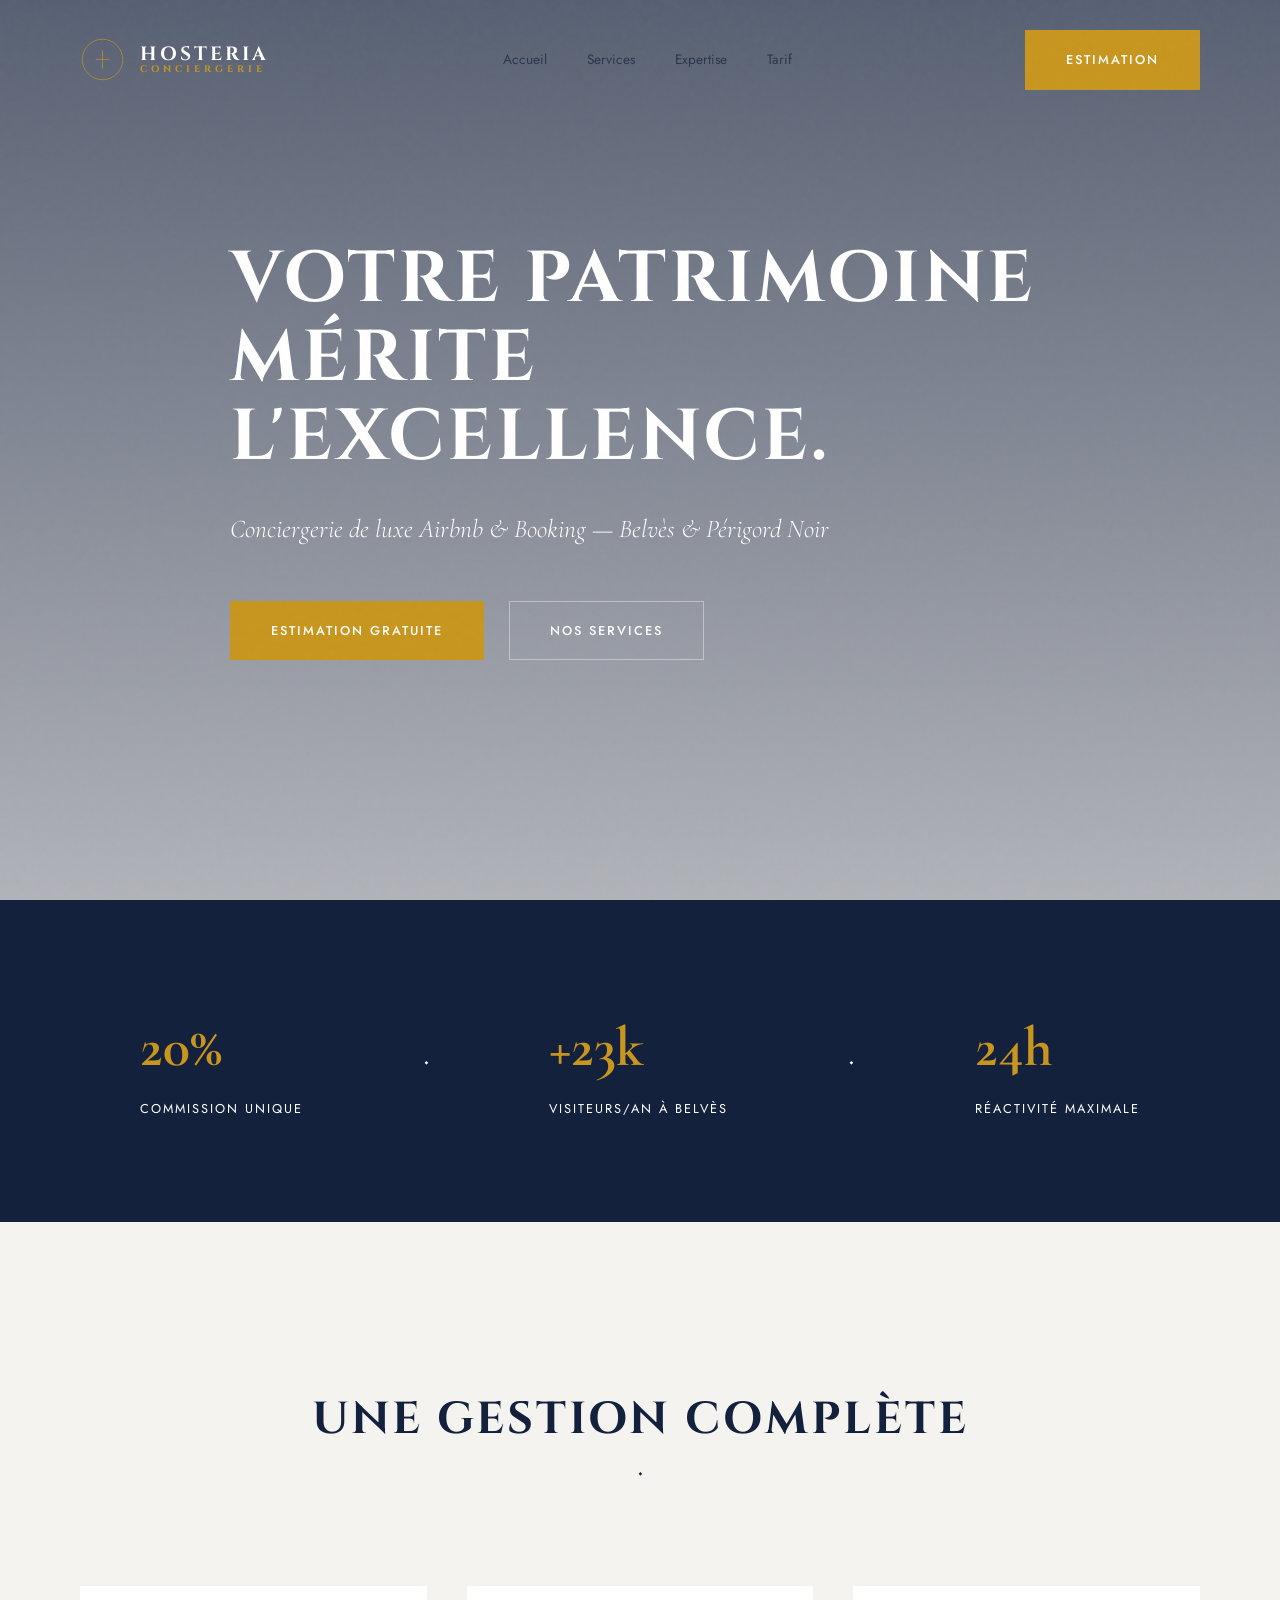
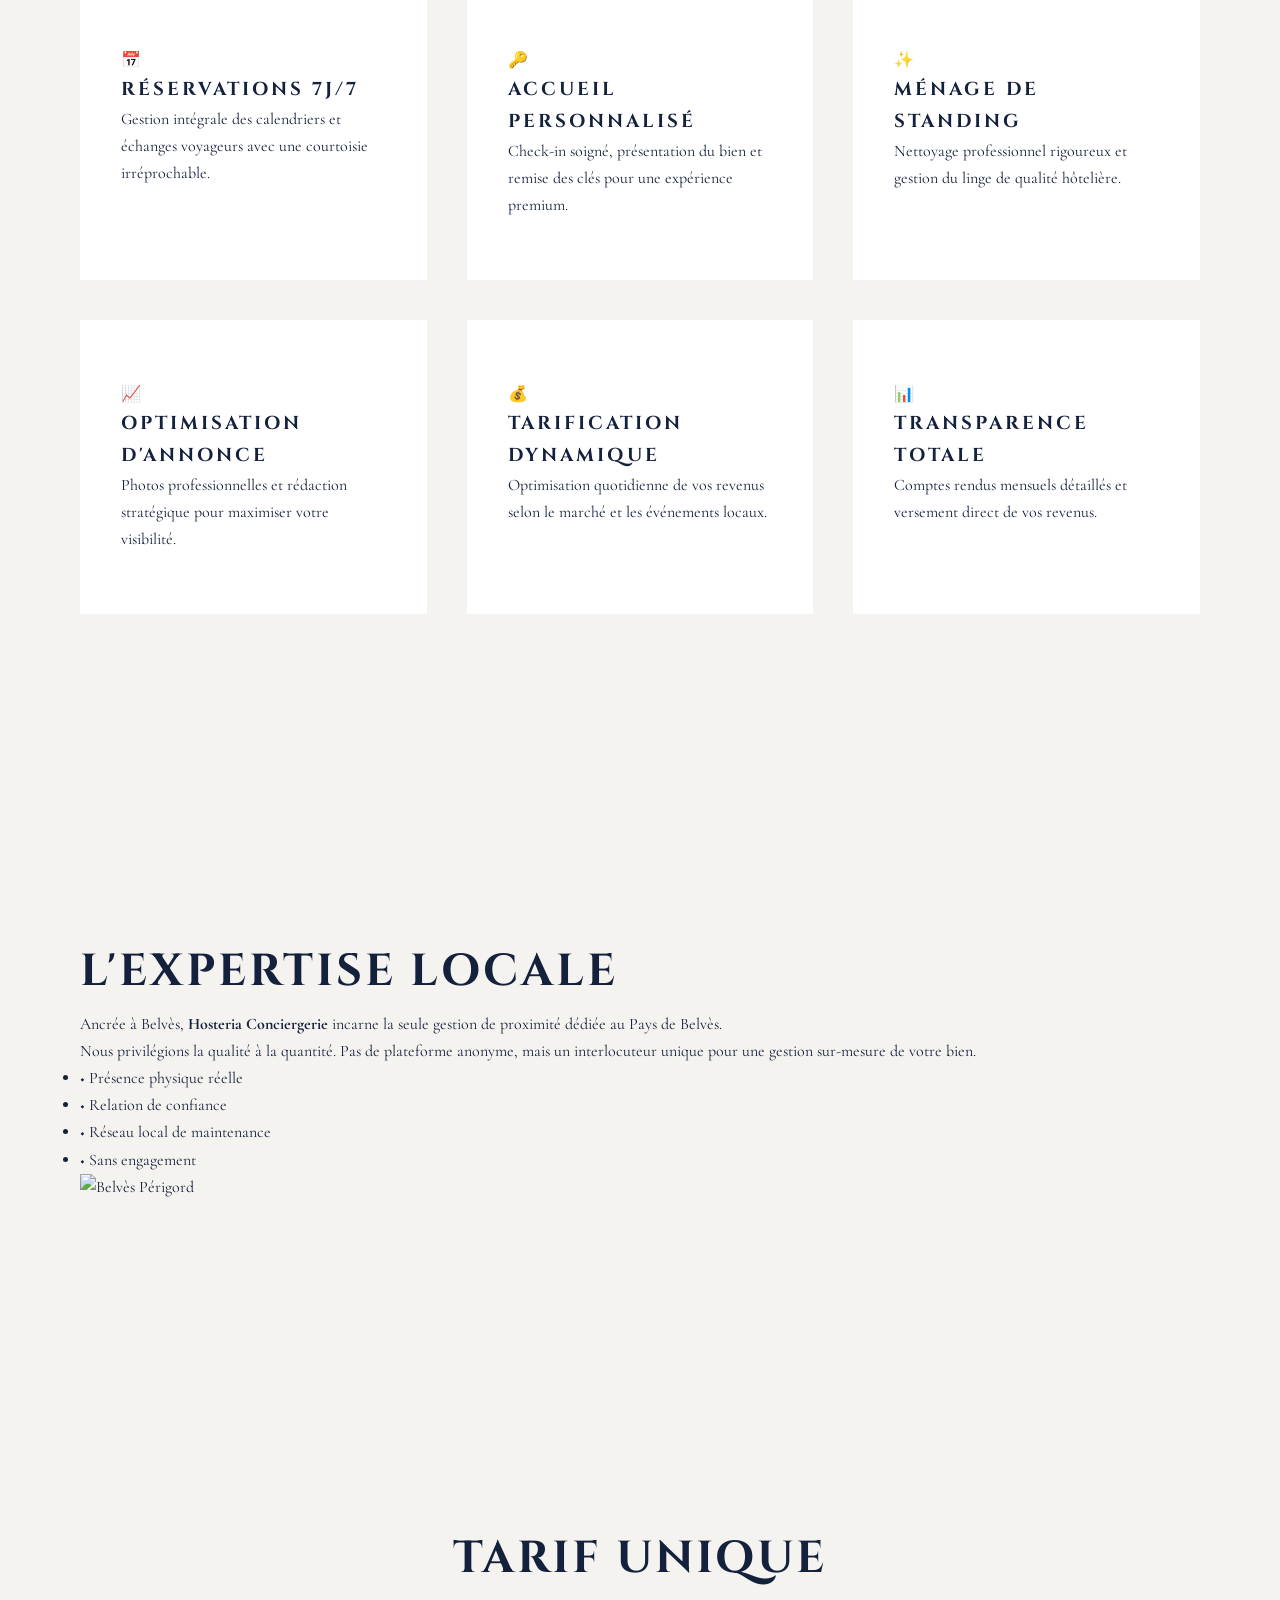
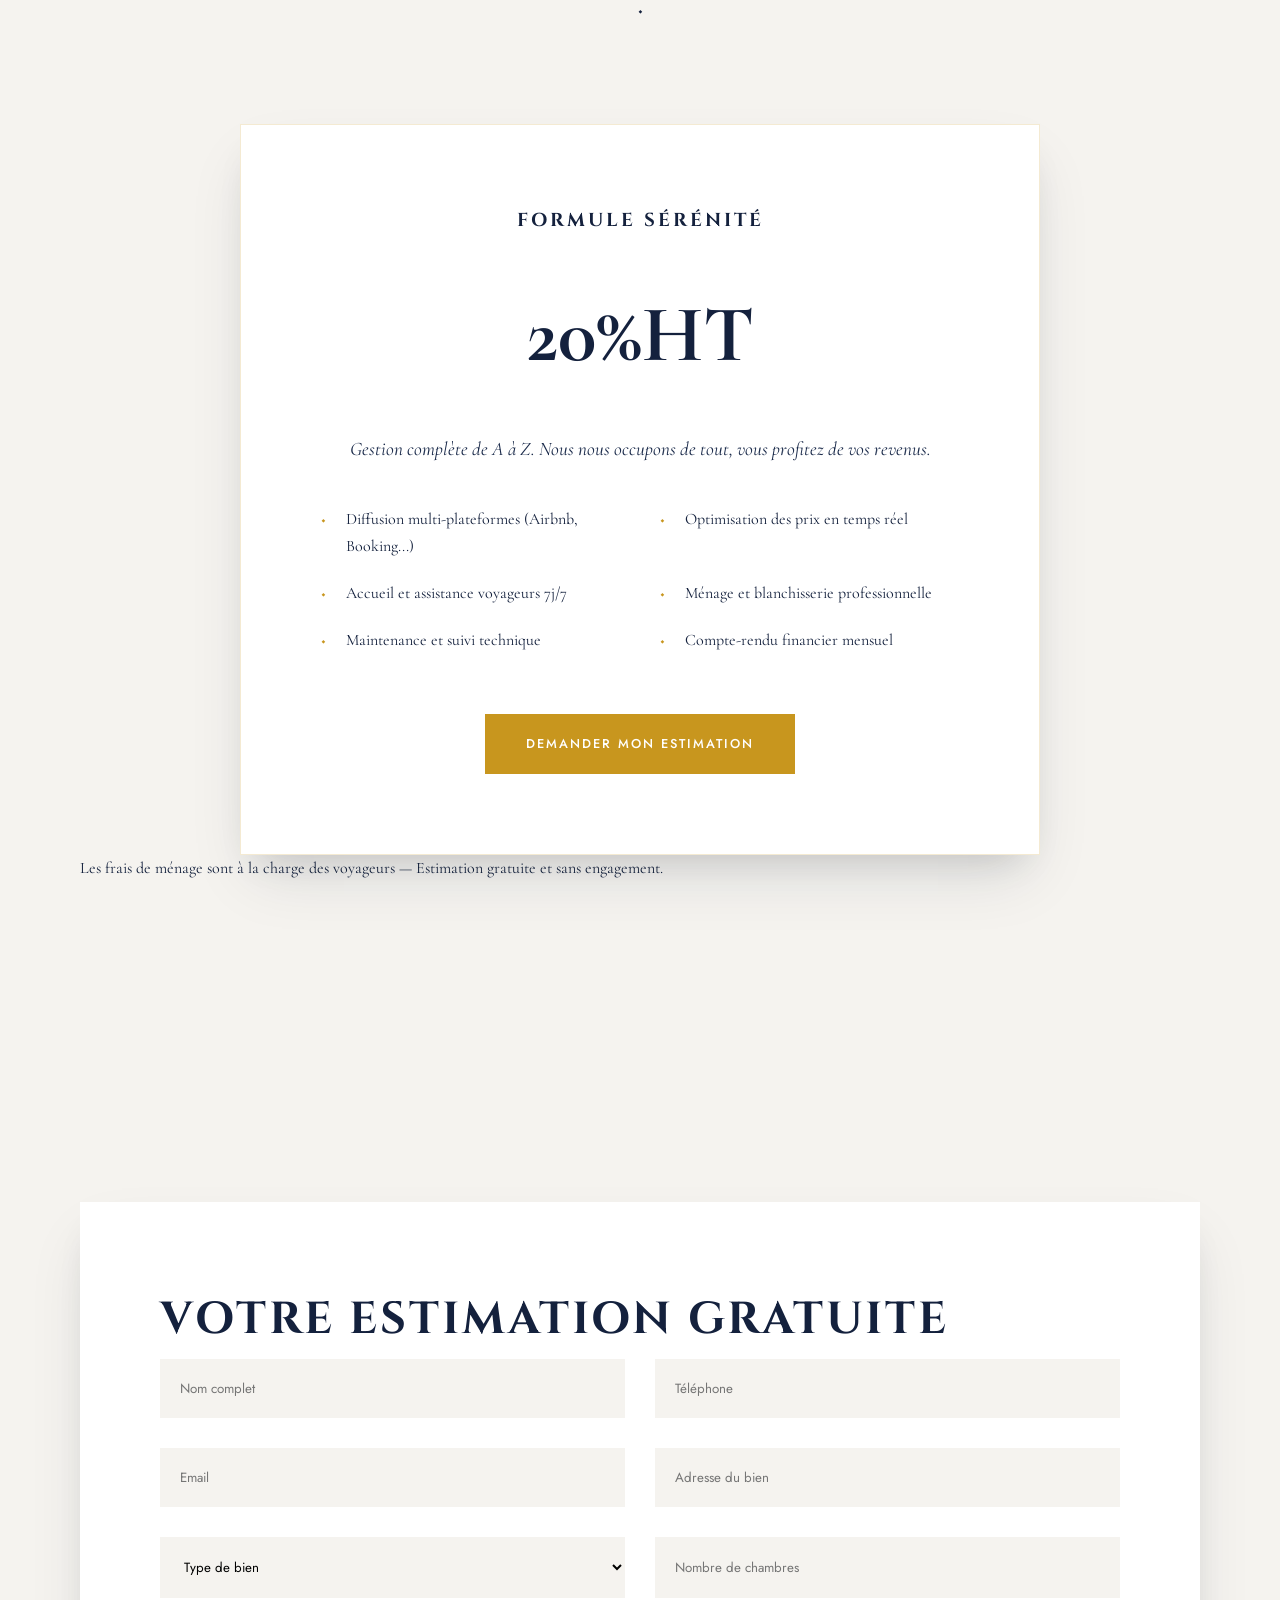
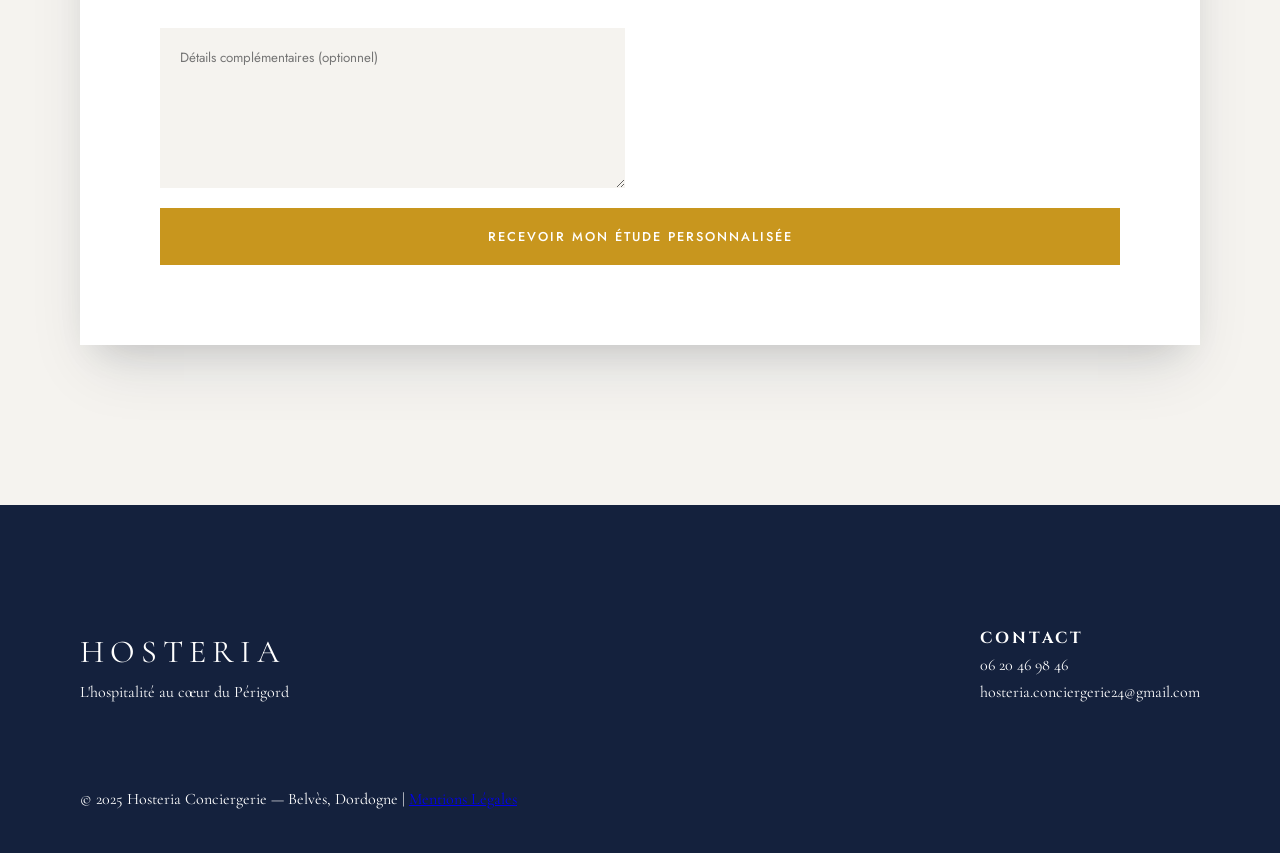
==== commit 0ef9f254: "French translation, simplify pricing, and ultra-modern aesthetic upgrade" ====
--- a/index.html
+++ b/index.html
@@ -6,11 +6,6 @@
     <title>Hosteria Conciergerie — Gestion Airbnb Belvès, Périgord Noir</title>
     <meta name="description" content="Conciergerie professionnelle Airbnb & Booking à Belvès. Gestion complète de votre location saisonnière en Périgord Noir. Estimation gratuite — 06 20 46 98 46">
     
-    <!-- Open Graph -->
-    <meta property="og:title" content="Hosteria Conciergerie — Gestion Airbnb Belvès">
-    <meta property="og:description" content="Gestion premium de votre location saisonnière en Périgord Noir.">
-    <meta property="og:type" content="website">
-
     <!-- Fonts -->
     <style>
         @import url('https://fonts.googleapis.com/css2?family=Cinzel:wght@400;700&family=Cormorant+Garamond:ital,wght@0,400;0,600;1,400&family=Jost:wght@300;400;600&display=swap');
@@ -29,263 +24,197 @@
       "email": "hosteria.conciergerie24@gmail.com",
       "address": {
         "@type": "PostalAddress",
-        "streetAddress": "Centre Bourg",
         "addressLocality": "Belvès",
-        "postalCode": "24170",
         "addressRegion": "Dordogne",
         "addressCountry": "FR"
       },
-      "areaServed": ["Belvès", "Siorac-en-Périgord", "Monpazier", "Saint-Pompon", "Daglan", "Domme", "Pays de Belvès"],
+      "areaServed": ["Belvès", "Siorac-en-Périgord", "Monpazier", "Pays de Belvès", "Dordogne"],
       "priceRange": "$$"
     }
     </script>
 </head>
 <body class="site-texture">
 
-    <!-- Header -->
     <header class="header header--transparent js-header">
         <div class="container header__inner">
             <div class="header__logo">
                 <svg width="45" height="45" viewBox="0 0 100 100" class="logo-svg">
-                    <defs>
-                        <linearGradient id="goldGradient" x1="0%" y1="0%" x2="100%" y2="100%">
-                            <stop offset="0%" style="stop-color:#c8961e;stop-opacity:1" />
-                            <stop offset="100%" style="stop-color:#b8882a;stop-opacity:1" />
-                        </linearGradient>
-                    </defs>
-                    <path d="M50 10 C30 10 15 25 15 45 C15 65 30 80 50 80 C70 80 85 65 85 45 C85 25 70 10 50 10 M50 20 C65 20 75 30 75 45 C75 60 65 70 50 70 C35 70 25 60 25 45 C25 30 35 20 50 20" fill="url(#goldGradient)" opacity="0.4"/>
-                    <path d="M50 35 L50 65 M40 50 L60 50 M45 40 L55 40" stroke="url(#goldGradient)" stroke-width="2" fill="none"/>
-                    <path d="M50 65 L45 75 L55 75 Z" fill="url(#goldGradient)"/>
+                    <circle cx="50" cy="50" r="45" fill="none" stroke="#c8961e" stroke-width="1.5"/>
+                    <path d="M50 30 L50 70 M35 50 L65 50" stroke="#c8961e" stroke-width="1.5"/>
                 </svg>
                 <h1 class="header__title">HOSTERIA<span class="header__subtitle">CONCIERGERIE</span></h1>
             </div>
-            <nav class="header__nav" role="navigation" aria-label="Navigation principale">
+            <nav class="header__nav">
                 <ul class="header__menu">
                     <li><a href="#accueil" class="header__link">Accueil</a></li>
                     <li><a href="#services" class="header__link">Services</a></li>
-                    <li><a href="#pourquoi" class="header__link">Pourquoi nous</a></li>
-                    <li><a href="#tarifs" class="header__link">Tarifs</a></li>
-                    <li><a href="#estimation" class="header__link">Estimation</a></li>
+                    <li><a href="#pourquoi" class="header__link">Expertise</a></li>
+                    <li><a href="#tarifs" class="header__link">Tarif</a></li>
                 </ul>
             </nav>
-            <a href="#estimation" class="btn btn--gold header__cta">Estimation gratuite</a>
+            <a href="#estimation" class="btn btn--gold">Estimation</a>
         </div>
     </header>
 
     <main>
-        <!-- Hero Section -->
         <section id="accueil" class="hero">
             <div class="hero__overlay"></div>
             <div class="container hero__content js-reveal">
-                <h2 class="hero__headline">Your property deserves dedicated care.</h2>
-                <p class="hero__subheadline">Professional Airbnb & Booking Concierge — Périgord Noir</p>
+                <h2 class="hero__headline">Votre patrimoine mérite l'excellence.</h2>
+                <p class="hero__subheadline">Conciergerie de luxe Airbnb & Booking — Belvès & Périgord Noir</p>
                 <div class="hero__actions">
-                    <a href="#estimation" class="btn btn--gold">Obtain a free estimate</a>
-                    <a href="#services" class="btn btn--outline-light">Discover our services</a>
-                </div>
-            </div>
-        </section>
-
-        <!-- Stats Section -->
+                    <a href="#estimation" class="btn btn--gold">Estimation gratuite</a>
+                    <a href="#services" class="btn btn--outline-light">Nos services</a>
+                </div>
+            </div>
+        </section>
+
         <section class="stats">
             <div class="container stats__grid">
                 <div class="stats__item">
                     <span class="stats__number">20%</span>
-                    <span class="stats__label">All-inclusive commission</span>
+                    <span class="stats__label">Commission unique</span>
                 </div>
                 <div class="stats__sep">◆</div>
                 <div class="stats__item">
                     <span class="stats__number">+23k</span>
-                    <span class="stats__label">Visitors/year in Belvès</span>
+                    <span class="stats__label">Visiteurs/an à Belvès</span>
                 </div>
                 <div class="stats__sep">◆</div>
                 <div class="stats__item">
                     <span class="stats__number">24h</span>
-                    <span class="stats__label">Response guaranteed</span>
-                </div>
-            </div>
-        </section>
-
-        <!-- Services Section -->
+                    <span class="stats__label">Réactivité maximale</span>
+                </div>
+            </div>
+        </section>
+
         <section id="services" class="section services">
             <div class="container">
                 <header class="section__header">
-                    <h2 class="section__title">Our Services</h2>
+                    <h2 class="section__title">Une Gestion Complète</h2>
                     <div class="diamond-sep">◆</div>
                 </header>
                 <div class="services__grid">
                     <article class="service-card js-reveal">
                         <div class="service-card__icon">📅</div>
-                        <h3 class="service-card__title">Reservation Management</h3>
-                        <p class="service-card__text">Complete calendar management and guest communication 7/7.</p>
+                        <h3 class="service-card__title">Réservations 7j/7</h3>
+                        <p class="service-card__text">Gestion intégrale des calendriers et échanges voyageurs avec une courtoisie irréprochable.</p>
                     </article>
                     <article class="service-card js-reveal">
                         <div class="service-card__icon">🔑</div>
-                        <h3 class="service-card__title">Guest Welcome</h3>
-                        <p class="service-card__text">Personalized check-in and property presentation to travelers.</p>
+                        <h3 class="service-card__title">Accueil Personnalisé</h3>
+                        <p class="service-card__text">Check-in soigné, présentation du bien et remise des clés pour une expérience premium.</p>
                     </article>
                     <article class="service-card js-reveal">
                         <div class="service-card__icon">✨</div>
-                        <h3 class="service-card__title">Professional Cleaning</h3>
-                        <p class="service-card__text">Hotel-quality cleaning and complete linen management.</p>
+                        <h3 class="service-card__title">Ménage de Standing</h3>
+                        <p class="service-card__text">Nettoyage professionnel rigoureux et gestion du linge de qualité hôtelière.</p>
                     </article>
                     <article class="service-card js-reveal">
                         <div class="service-card__icon">📈</div>
-                        <h3 class="service-card__title">Listing Optimization</h3>
-                        <p class="service-card__text">Strategic copy and photos to maximize your platform ranking.</p>
+                        <h3 class="service-card__title">Optimisation d'Annonce</h3>
+                        <p class="service-card__text">Photos professionnelles et rédaction stratégique pour maximiser votre visibilité.</p>
                     </article>
                     <article class="service-card js-reveal">
                         <div class="service-card__icon">💰</div>
-                        <h3 class="service-card__title">Dynamic Pricing</h3>
-                        <p class="service-card__text">Daily price adjustments based on local demand and events.</p>
+                        <h3 class="service-card__title">Tarification Dynamique</h3>
+                        <p class="service-card__text">Optimisation quotidienne de vos revenus selon le marché et les événements locaux.</p>
                     </article>
                     <article class="service-card js-reveal">
                         <div class="service-card__icon">📊</div>
-                        <h3 class="service-card__title">Performance Report</h3>
-                        <p class="service-card__text">Total transparency on revenue and property maintenance.</p>
-                    </article>
-                </div>
-            </div>
-        </section>
-
-        <!-- Why Us -->
+                        <h3 class="service-card__title">Transparence Totale</h3>
+                        <p class="service-card__text">Comptes rendus mensuels détaillés et versement direct de vos revenus.</p>
+                    </article>
+                </div>
+            </div>
+        </section>
+
         <section id="pourquoi" class="section why-us bg-white">
             <div class="container why-us__inner">
                 <div class="why-us__content js-reveal">
-                    <h2 class="section__title section__title--left">Why Hosteria</h2>
-                    <p class="section__intro">Based in Belvès, at the heart of Périgord Noir, <strong>Hosteria Conciergerie</strong> is the only local concierge service dedicated to the Pays de Belvès.</p>
-                    <p>No remote management, no anonymous providers — a direct, transparent, and professional relationship with every owner.</p>
+                    <h2 class="section__title section__title--left">L'Expertise Locale</h2>
+                    <p class="section__intro">Ancrée à Belvès, <strong>Hosteria Conciergerie</strong> incarne la seule gestion de proximité dédiée au Pays de Belvès.</p>
+                    <p>Nous privilégions la qualité à la quantité. Pas de plateforme anonyme, mais un interlocuteur unique pour une gestion sur-mesure de votre bien.</p>
                     <ul class="why-us__list">
-                        <li><span class="diamond">◆</span> Local & Engaged</li>
-                        <li><span class="diamond">◆</span> Responsive & Available</li>
-                        <li><span class="diamond">◆</span> Fully Transparent</li>
-                        <li><span class="diamond">◆</span> No Long-term Commitment</li>
+                        <li><span class="diamond">◆</span> Présence physique réelle</li>
+                        <li><span class="diamond">◆</span> Relation de confiance</li>
+                        <li><span class="diamond">◆</span> Réseau local de maintenance</li>
+                        <li><span class="diamond">◆</span> Sans engagement</li>
                     </ul>
                 </div>
                 <div class="why-us__visual js-reveal">
-                    <img src="https://images.unsplash.com/photo-1518780664697-55e3ad937233?q=80&w=800" alt="Périgordian house in Belvès">
-                </div>
-            </div>
-        </section>
-
-        <!-- Pricing -->
+                    <img src="https://images.unsplash.com/photo-1518780664697-55e3ad937233?q=80&w=800" alt="Belvès Périgord">
+                </div>
+            </div>
+        </section>
+
         <section id="tarifs" class="section pricing">
             <div class="container">
                 <header class="section__header">
-                    <h2 class="section__title">Our Pricing</h2>
+                    <h2 class="section__title">Tarif Unique</h2>
                     <div class="diamond-sep">◆</div>
                 </header>
-                <div class="pricing__grid">
-                    <div class="price-card js-reveal">
-                        <h3 class="price-card__name">Standard</h3>
+                <div class="pricing__single">
+                    <div class="price-card price-card--single js-reveal">
+                        <h3 class="price-card__name">Formule Sérénité</h3>
                         <div class="price-card__amount">20%<span class="price-card__tax">HT</span></div>
+                        <p class="price-card__desc">Gestion complète de A à Z. Nous nous occupons de tout, vous profitez de vos revenus.</p>
                         <ul class="price-card__features">
-                            <li>Listing Management</li>
-                            <li>Communication 7j/7</li>
-                            <li>Calendar Sync</li>
+                            <li>Diffusion multi-plateformes (Airbnb, Booking...)</li>
+                            <li>Optimisation des prix en temps réel</li>
+                            <li>Accueil et assistance voyageurs 7j/7</li>
+                            <li>Ménage et blanchisserie professionnelle</li>
+                            <li>Maintenance et suivi technique</li>
+                            <li>Compte-rendu financier mensuel</li>
                         </ul>
+                        <a href="#estimation" class="btn btn--gold">Demander mon estimation</a>
                     </div>
-                    <div class="price-card price-card--featured js-reveal">
-                        <div class="price-card__badge">Recommended</div>
-                        <h3 class="price-card__name">Serenity</h3>
-                        <div class="price-card__amount">25%<span class="price-card__tax">HT</span></div>
-                        <ul class="price-card__features">
-                            <li>All Standard Features</li>
-                            <li>Physical Guest Welcome</li>
-                            <li>Cleaning Management</li>
-                            <li>Light Maintenance</li>
-                        </ul>
-                    </div>
-                    <div class="price-card js-reveal">
-                        <h3 class="price-card__name">Prestige</h3>
-                        <div class="price-card__amount">30%<span class="price-card__tax">HT</span></div>
-                        <ul class="price-card__features">
-                            <li>All Serenity Features</li>
-                            <li>Local Welcome Basket</li>
-                            <li>Annual Pro Photos</li>
-                            <li>Premium Support</li>
-                        </ul>
-                    </div>
-                </div>
-                <p class="pricing__note">Cleaning fees charged to travelers — Free, no-obligation estimate.</p>
-            </div>
-        </section>
-
-        <!-- Territory -->
-        <section class="territory site-texture">
-            <div class="container text-center js-reveal">
-                <h2 class="section__title">Our Territory</h2>
-                <p class="territory__towns">Belvès · Siorac-en-Périgord · Monpazier · Saint-Pompon · Daglan · Domme · Pays de Belvès</p>
-                <p class="territory__range">We operate within a 30 km radius around Belvès to guarantee maximum responsiveness.</p>
-            </div>
-        </section>
-
-        <!-- Form -->
+                </div>
+                <p class="pricing__note">Les frais de ménage sont à la charge des voyageurs — Estimation gratuite et sans engagement.</p>
+            </div>
+        </section>
+
         <section id="estimation" class="section estimation bg-white">
             <div class="container">
                 <div class="form-card js-reveal">
-                    <h2 class="section__title">Get Your Free Estimate</h2>
+                    <h2 class="section__title">Votre Estimation Gratuite</h2>
                     <form id="contactForm" class="form">
                         <div class="form__grid">
-                            <div class="form__group">
-                                <input type="text" class="form__input" id="name" placeholder="First & Last Name" required>
-                            </div>
-                            <div class="form__group">
-                                <input type="tel" class="form__input" id="phone" placeholder="Phone Number" required>
-                            </div>
-                            <div class="form__group">
-                                <input type="email" class="form__input" id="email" placeholder="Email Address" required>
-                            </div>
-                            <div class="form__group">
-                                <input type="text" class="form__input" id="address" placeholder="Property Address" required>
-                            </div>
-                            <div class="form__group">
-                                <select class="form__select" id="type" required>
-                                    <option value="" disabled selected>Property Type</option>
-                                    <option value="house">House</option>
-                                    <option value="apartment">Apartment</option>
-                                    <option value="gite">Gîte / Villa</option>
-                                </select>
-                            </div>
-                            <div class="form__group">
-                                <input type="number" class="form__input" id="rooms" placeholder="Number of Bedrooms" required>
-                            </div>
-                            <div class="form__group form__group--full">
-                                <textarea class="form__textarea" id="message" placeholder="Your Message"></textarea>
-                            </div>
+                            <input type="text" class="form__input" placeholder="Nom complet" required>
+                            <input type="tel" class="form__input" placeholder="Téléphone" required>
+                            <input type="email" class="form__input" placeholder="Email" required>
+                            <input type="text" class="form__input" placeholder="Adresse du bien" required>
+                            <select class="form__select" required>
+                                <option value="" disabled selected>Type de bien</option>
+                                <option value="maison">Maison</option>
+                                <option value="appartement">Appartement</option>
+                                <option value="gite">Gîte / Domaine</option>
+                            </select>
+                            <input type="number" class="form__input" placeholder="Nombre de chambres" required>
+                            <textarea class="form__textarea form__group--full" placeholder="Détails complémentaires (optionnel)"></textarea>
                         </div>
-                        <button type="submit" class="btn btn--gold btn--full">Request My Estimate</button>
-                        <p class="form__disclaimer">Response within 24h · No commitment</p>
+                        <button type="submit" class="btn btn--gold btn--full">Recevoir mon étude personnalisée</button>
                     </form>
                 </div>
             </div>
         </section>
     </main>
 
-    <!-- Footer -->
     <footer class="footer">
         <div class="container">
             <div class="footer__grid">
                 <div class="footer__brand">
                     <div class="footer__logo">HOSTERIA</div>
-                    <p class="footer__slogan">Hospitality at the heart of Périgord</p>
-                </div>
-                <div class="footer__nav">
-                    <h4 class="footer__heading">Quick Links</h4>
-                    <ul class="footer__links">
-                        <li><a href="#services">Services</a></li>
-                        <li><a href="#tarifs">Tarifs</a></li>
-                        <li><a href="#estimation">Estimation</a></li>
-                    </ul>
+                    <p class="footer__slogan">L'hospitalité au cœur du Périgord</p>
                 </div>
                 <div class="footer__contact">
                     <h4 class="footer__heading">Contact</h4>
-                    <p>📞 06 20 46 98 46</p>
-                    <p>✉️ hosteria.conciergerie24@gmail.com</p>
+                    <p>06 20 46 98 46</p>
+                    <p>hosteria.conciergerie24@gmail.com</p>
                 </div>
             </div>
             <div class="footer__bottom">
-                <p>© 2025 Hosteria Conciergerie — Belvès, Dordogne | <a href="mentions.html">Legal Mentions</a></p>
+                <p>© 2025 Hosteria Conciergerie — Belvès, Dordogne | <a href="mentions.html">Mentions Légales</a></p>
             </div>
         </div>
     </footer>
--- a/style.css
+++ b/style.css
@@ -5,15 +5,13 @@
     --gold-soft: #b8882a;
     --ivory: #f5f3ef;
     --white: #ffffff;
-    --text-muted: #5e6472;
     
     --font-heading: 'Cinzel', serif;
     --font-body: 'Cormorant Garamond', serif;
     --font-ui: 'Jost', sans-serif;
     
-    --shadow-soft: 0 10px 40px rgba(20, 33, 61, 0.08);
-    --shadow-gold: 0 0 20px rgba(200, 150, 30, 0.2);
-    --transition: 0.4s cubic-bezier(0.165, 0.84, 0.44, 1);
+    --transition: 0.6s cubic-bezier(0.19, 1, 0.22, 1);
+    --shadow-premium: 0 30px 60px -12px rgba(20, 33, 61, 0.12), 0 18px 36px -18px rgba(0, 0, 0, 0.15);
 }
 
 * {
@@ -30,20 +28,17 @@
     font-family: var(--font-body);
     background-color: var(--ivory);
     color: var(--navy-dark);
-    line-height: 1.65;
+    line-height: 1.7;
     overflow-x: hidden;
 }
 
-/* Noise Texture */
-.site-texture {
-    position: relative;
-}
-.site-texture::before {
+/* Subtle Grain Effect */
+.site-texture::after {
     content: "";
     position: fixed;
     inset: 0;
-    background-image: url("data:image/svg+xml,%3Csvg viewBox='0 0 200 200' xmlns='http://www.w3.org/2000/svg'%3E%3Cfilter id='noiseFilter'%3E%3CfeTurbulence type='fractalNoise' baseFrequency='0.65' numOctaves='3' stitchTiles='stitch'/%3E%3C/filter%3E%3Crect width='100%25' height='100%25' filter='url(%23noiseFilter)'/%3E%3C/svg%3E");
-    opacity: 0.02;
+    background-image: url("data:image/svg+xml,%3Csvg viewBox='0 0 200 200' xmlns='http://www.w3.org/2000/svg'%3E%3Cfilter id='noiseFilter'%3E%3CfeTurbulence type='fractalNoise' baseFrequency='0.6' numOctaves='3' stitchTiles='stitch'/%3E%3C/filter%3E%3Crect width='100%25' height='100%25' filter='url(%23noiseFilter)'/%3E%3C/svg%3E");
+    opacity: 0.03;
     pointer-events: none;
     z-index: 9999;
 }
@@ -54,53 +49,56 @@
     padding: 0 40px;
 }
 
-.bg-white { background-color: var(--white); }
-.text-center { text-align: center; }
-
 /* Typography */
 h1, h2, h3, h4 {
     font-family: var(--font-heading);
+    letter-spacing: 3px;
+    text-transform: uppercase;
+}
+
+.section {
+    padding: 160px 0;
+}
+
+.section__header {
+    text-align: center;
+    margin-bottom: 100px;
+}
+
+.section__title {
+    font-size: 2.8rem;
     font-weight: 700;
-    text-transform: uppercase;
-    letter-spacing: 2px;
-}
-
-.diamond-sep {
-    color: var(--gold-vivid);
-    margin: 1.5rem 0;
-    font-size: 0.9rem;
-}
-
-/* Buttons */
+    color: var(--navy-dark);
+}
+
+/* Modern Buttons */
 .btn {
     display: inline-block;
     font-family: var(--font-ui);
-    font-weight: 600;
+    font-weight: 500;
     text-transform: uppercase;
-    letter-spacing: 1.5px;
-    padding: 16px 36px;
-    border-radius: 1px;
+    letter-spacing: 2px;
+    padding: 18px 40px;
     text-decoration: none;
     transition: var(--transition);
-    font-size: 0.85rem;
     cursor: pointer;
     border: 1px solid transparent;
+    font-size: 0.8rem;
 }
 
 .btn--gold {
     background: var(--gold-vivid);
     color: var(--white);
-    box-shadow: var(--shadow-gold);
 }
 
 .btn--gold:hover {
-    background: var(--gold-soft);
-    transform: translateY(-2px);
-    box-shadow: 0 5px 25px rgba(200, 150, 30, 0.3);
+    background: var(--navy-dark);
+    transform: translateY(-5px);
+    box-shadow: 0 15px 30px rgba(20, 33, 61, 0.2);
 }
 
 .btn--outline-light {
-    border: 1px solid var(--white);
+    border: 1px solid rgba(255,255,255,0.4);
     color: var(--white);
 }
 
@@ -109,23 +107,25 @@
     color: var(--navy-dark);
 }
 
-.btn--full { width: 100%; }
-
-/* Header & Glassmorphism */
+.btn--full { width: 100%; margin-top: 20px; }
+
+/* Glassmorphism Header */
 .header {
     position: fixed;
     top: 0; width: 100%;
     z-index: 1000;
-    padding: 25px 0;
+    padding: 30px 0;
     transition: var(--transition);
 }
 
 .header--scrolled {
     padding: 15px 0;
-    background: rgba(20, 33, 61, 0.95);
-    backdrop-filter: blur(10px);
-    border-bottom: 1px solid rgba(200, 150, 30, 0.2);
-}
+    background: rgba(255, 255, 255, 0.85);
+    backdrop-filter: blur(15px);
+    border-bottom: 1px solid rgba(200, 150, 30, 0.1);
+}
+
+.header--scrolled .header__title { color: var(--navy-dark); }
 
 .header__inner {
     display: flex;
@@ -140,16 +140,14 @@
 }
 
 .header__title {
-    font-size: 1.1rem;
-    color: var(--white);
-    line-height: 1.1;
-}
-
-.header--transparent .header__title { color: var(--white); }
+    font-size: 1.2rem;
+    color: var(--white);
+    line-height: 1;
+}
 
 .header__subtitle {
     display: block;
-    font-size: 0.65rem;
+    font-size: 0.6rem;
     color: var(--gold-vivid);
     letter-spacing: 4px;
 }
@@ -157,24 +155,24 @@
 .header__menu {
     display: flex;
     list-style: none;
-    gap: 35px;
+    gap: 40px;
 }
 
 .header__link {
     text-decoration: none;
-    color: var(--white);
+    color: inherit;
     font-family: var(--font-ui);
     font-size: 0.85rem;
-    transition: var(--transition);
-    opacity: 0.8;
+    opacity: 0.7;
+    transition: var(--transition);
 }
 
 .header__link:hover {
+    opacity: 1;
     color: var(--gold-vivid);
-    opacity: 1;
-}
-
-/* Hero */
+}
+
+/* Ultra Modern Hero */
 .hero {
     height: 100vh;
     background: url('https://images.unsplash.com/photo-1505910147557-3026c1e19310?q=80&w=1600') center/cover;
@@ -187,38 +185,118 @@
 .hero__overlay {
     position: absolute;
     inset: 0;
-    background: linear-gradient(135deg, rgba(20, 33, 61, 0.85) 0%, rgba(20, 33, 61, 0.4) 100%);
+    background: linear-gradient(to bottom, rgba(20, 33, 61, 0.7), rgba(20, 33, 61, 0.3));
 }
 
 .hero__content {
     position: relative;
     z-index: 2;
+    max-width: 900px;
+}
+
+.hero__headline {
+    font-size: 4.5rem;
+    margin-bottom: 30px;
+    line-height: 1.1;
+}
+
+.hero__subheadline {
+    font-size: 1.6rem;
+    margin-bottom: 50px;
+    font-style: italic;
+    font-weight: 300;
+}
+
+.hero__actions {
+    display: flex;
+    gap: 25px;
+}
+
+/* Simplified Pricing V2 */
+.pricing__single {
     max-width: 800px;
-}
-
-.hero__headline {
-    font-size: 4rem;
-    margin-bottom: 25px;
-    line-height: 1.1;
-}
-
-.hero__subheadline {
-    font-size: 1.5rem;
-    margin-bottom: 45px;
-    font-weight: 300;
+    margin: 0 auto;
+}
+
+.price-card--single {
+    background: var(--white);
+    padding: 80px;
+    border: 1px solid rgba(200, 150, 30, 0.2);
+    box-shadow: var(--shadow-premium);
+    text-align: center;
+}
+
+.price-card__amount {
+    font-size: 5rem;
+    font-weight: 700;
+    color: var(--navy-dark);
+    margin: 30px 0;
+}
+
+.price-card__desc {
+    font-size: 1.2rem;
     font-style: italic;
-}
-
-.hero__actions {
-    display: flex;
-    gap: 20px;
-}
-
-/* Stats Section */
+    margin-bottom: 40px;
+    color: var(--navy-medium);
+}
+
+.price-card__features {
+    list-style: none;
+    display: grid;
+    grid-template-columns: 1fr 1fr;
+    gap: 20px 40px;
+    text-align: left;
+    margin-bottom: 60px;
+}
+
+.price-card__features li {
+    position: relative;
+    padding-left: 25px;
+}
+
+.price-card__features li::before {
+    content: "◆";
+    position: absolute;
+    left: 0; color: var(--gold-vivid);
+}
+
+/* Services & Interactions */
+.services__grid {
+    display: grid;
+    grid-template-columns: repeat(auto-fit, minmax(320px, 1fr));
+    gap: 40px;
+}
+
+.service-card {
+    background: var(--white);
+    padding: 60px 40px;
+    transition: var(--transition);
+    border: 1px solid transparent;
+}
+
+.service-card:hover {
+    transform: translateY(-10px);
+    box-shadow: var(--shadow-premium);
+    border-color: rgba(200, 150, 30, 0.2);
+}
+
+/* Reveal Animation */
+.js-reveal {
+    opacity: 0;
+    transform: translateY(30px);
+    transition: all 1s cubic-bezier(0.19, 1, 0.22, 1);
+}
+
+.js-reveal.is-visible {
+    opacity: 1;
+    transform: translateY(0);
+}
+
+/* Stats Band */
 .stats {
-    background: linear-gradient(to right, var(--navy-dark), var(--navy-medium));
-    color: var(--white);
-    padding: 80px 0;
+    background: var(--navy-dark);
+    color: var(--white);
+    padding: 100px 0;
 }
 
 .stats__grid {
@@ -229,10 +307,9 @@
 
 .stats__number {
     display: block;
-    font-size: 3rem;
+    font-size: 3.5rem;
     color: var(--gold-vivid);
-    font-family: var(--font-heading);
-    margin-bottom: 10px;
+    font-weight: 700;
 }
 
 .stats__label {
@@ -242,301 +319,65 @@
     letter-spacing: 2px;
 }
 
-/* Section Common */
-.section {
-    padding: 140px 0;
-}
-
-.section__header {
-    text-align: center;
-    margin-bottom: 80px;
-}
-
-.section__title {
-    font-size: 2.5rem;
-    color: var(--navy-dark);
-}
-
-.section__title--left { text-align: left; }
-
-/* Services Cards with Subtle Glow */
-.services__grid {
-    display: grid;
-    grid-template-columns: repeat(auto-fit, minmax(320px, 1fr));
-    gap: 40px;
-}
-
-.service-card {
-    background: var(--white);
-    padding: 50px 40px;
-    border: 1px solid rgba(20, 33, 61, 0.05);
-    transition: var(--transition);
-    position: relative;
-}
-
-.service-card:hover {
-    transform: translateY(-10px);
-    box-shadow: 0 20px 60px rgba(20, 33, 61, 0.08);
-    border-color: var(--gold-vivid);
-}
-
-.service-card__icon {
-    font-size: 2.5rem;
-    margin-bottom: 30px;
-}
-
-.service-card__title {
-    font-size: 1.2rem;
-    margin-bottom: 20px;
-}
-
-/* Why Us Layout */
-.why-us__inner {
-    display: flex;
-    align-items: center;
-    gap: 80px;
-}
-
-.why-us__content { flex: 1.2; }
-.why-us__visual { flex: 1; }
-
-.section__intro {
-    font-size: 1.3rem;
-    margin-bottom: 25px;
-    font-style: italic;
-}
-
-.why-us__list {
-    list-style: none;
-    margin-top: 40px;
-    display: grid;
-    grid-template-columns: 1fr 1fr;
-    gap: 20px;
-}
-
-.why-us__list li {
-    font-family: var(--font-ui);
-    font-weight: 500;
-    color: var(--text-muted);
-}
-
-.diamond { color: var(--gold-vivid); margin-right: 10px; }
-
-.why-us__visual img {
-    width: 100%;
-    border-radius: 2px;
-    box-shadow: var(--shadow-soft);
-}
-
-/* Pricing Cards with Featured State */
-.pricing__grid {
-    display: grid;
-    grid-template-columns: repeat(auto-fit, minmax(300px, 1fr));
-    gap: 30px;
-    align-items: center;
-}
-
-.price-card {
-    background: var(--white);
-    padding: 60px 40px;
-    text-align: center;
-    border: 1px solid rgba(20, 33, 61, 0.1);
-    transition: var(--transition);
-}
-
-.price-card--featured {
-    border: 2px solid var(--gold-vivid);
-    transform: scale(1.05);
-    position: relative;
-    box-shadow: 0 30px 60px rgba(200, 150, 30, 0.1);
-}
-
-.price-card__badge {
-    position: absolute;
-    top: -15px; left: 50%;
-    transform: translateX(-50%);
-    background: var(--gold-vivid);
-    color: var(--white);
-    padding: 6px 20px;
-    font-family: var(--font-ui);
-    font-size: 0.75rem;
-    text-transform: uppercase;
-    letter-spacing: 2px;
-}
-
-.price-card__amount {
-    font-size: 4rem;
-    margin: 30px 0;
-    font-weight: 700;
-    color: var(--navy-dark);
-}
-
-.price-card__tax {
-    font-size: 1rem;
-    font-weight: 400;
-    margin-left: 5px;
-}
-
-.price-card__features {
-    list-style: none;
-    margin-bottom: 40px;
-    text-align: left;
-}
-
-.price-card__features li {
-    margin-bottom: 12px;
-    padding-left: 25px;
-    position: relative;
-}
-
-.price-card__features li::before {
-    content: "◆";
-    position: absolute;
-    left: 0; color: var(--gold-vivid);
-    font-size: 0.8rem;
-}
-
-.pricing__note {
-    text-align: center;
-    margin-top: 60px;
-    font-style: italic;
-    opacity: 0.7;
-}
-
-/* Territory Band */
-.territory {
-    padding: 100px 0;
-    background: var(--navy-dark);
-    color: var(--white);
-}
-
-.territory__towns {
-    font-size: 1.8rem;
-    color: var(--gold-vivid);
-    margin: 30px 0;
-    line-height: 1.4;
-}
-
 /* Form Card */
 .form-card {
     background: var(--white);
     padding: 80px;
-    max-width: 900px;
-    margin: 0 auto;
-    box-shadow: var(--shadow-soft);
+    box-shadow: var(--shadow-premium);
 }
 
 .form__grid {
     display: grid;
     grid-template-columns: 1fr 1fr;
-    gap: 25px;
-    margin: 50px 0 30px;
-}
-
-.form__group--full { grid-column: span 2; }
+    gap: 30px;
+}
 
 .form__input, .form__select, .form__textarea {
     width: 100%;
-    padding: 18px;
-    border: 1px solid rgba(20, 33, 61, 0.1);
+    padding: 20px;
+    border: none;
+    background: var(--ivory);
     font-family: var(--font-ui);
-    font-size: 0.95rem;
-    background: var(--ivory);
     transition: var(--transition);
 }
 
 .form__input:focus, .form__textarea:focus {
+    background: var(--white);
+    box-shadow: 0 0 0 2px var(--gold-vivid);
     outline: none;
-    border-color: var(--gold-vivid);
-    background: var(--white);
-}
-
-.form__textarea { height: 150px; }
-
-.form__disclaimer {
-    text-align: center;
-    margin-top: 25px;
-    font-size: 0.85rem;
-    opacity: 0.7;
-}
+}
+
+.form__textarea { height: 160px; }
 
 /* Footer */
 .footer {
     background: var(--navy-dark);
     color: var(--white);
-    padding: 100px 0 40px;
-    border-top: 4px solid var(--gold-vivid);
+    padding: 120px 0 40px;
 }
 
 .footer__grid {
-    display: grid;
-    grid-template-columns: 2fr 1fr 1fr;
-    gap: 80px;
+    display: flex;
+    justify-content: space-between;
+    align-items: center;
     margin-bottom: 80px;
 }
 
 .footer__logo {
-    font-family: var(--font-heading);
-    font-size: 1.8rem;
-    letter-spacing: 4px;
-    margin-bottom: 20px;
-}
-
-.footer__heading {
-    font-size: 0.9rem;
-    color: var(--gold-vivid);
-    margin-bottom: 30px;
-}
-
-.footer__links {
-    list-style: none;
-}
-
-.footer__links a {
-    text-decoration: none;
-    color: rgba(255,255,255,0.7);
-    display: block;
-    margin-bottom: 15px;
-    transition: var(--transition);
-}
-
-.footer__links a:hover { color: var(--gold-vivid); }
-
-.footer__bottom {
-    border-top: 1px solid rgba(255,255,255,0.05);
-    padding-top: 40px;
-    text-align: center;
-    font-size: 0.85rem;
-    color: rgba(255,255,255,0.4);
-}
-
-/* Reveal Animation */
-.js-reveal {
-    opacity: 0;
-    transform: translateY(40px);
-    transition: opacity 1.2s ease, transform 0.8s cubic-bezier(0.165, 0.84, 0.44, 1);
-}
-
-.js-reveal.is-visible {
-    opacity: 1;
-    transform: translateY(0);
-}
-
-/* Mobile Responsive */
+    font-size: 2rem;
+    letter-spacing: 6px;
+}
+
 @media (max-width: 1024px) {
-    .hero__headline { font-size: 3rem; }
-    .why-us__inner { flex-direction: column; }
+    .hero__headline { font-size: 3.5rem; }
+    .price-card__features { grid-template-columns: 1fr; }
 }
 
 @media (max-width: 768px) {
-    .container { padding: 0 25px; }
     .header__menu { display: none; }
-    .hero__headline { font-size: 2.5rem; }
-    .stats__grid { flex-direction: column; gap: 40px; }
+    .hero__headline { font-size: 2.8rem; }
+    .stats__grid { flex-direction: column; gap: 60px; }
     .stats__sep { display: none; }
     .form__grid { grid-template-columns: 1fr; }
-    .form__group--full { grid-column: auto; }
-    .footer__grid { grid-template-columns: 1fr; gap: 50px; }
-    .pricing__grid { grid-template-columns: 1fr; }
-    .price-card--featured { transform: scale(1); }
+    .price-card--single { padding: 40px 20px; }
 }
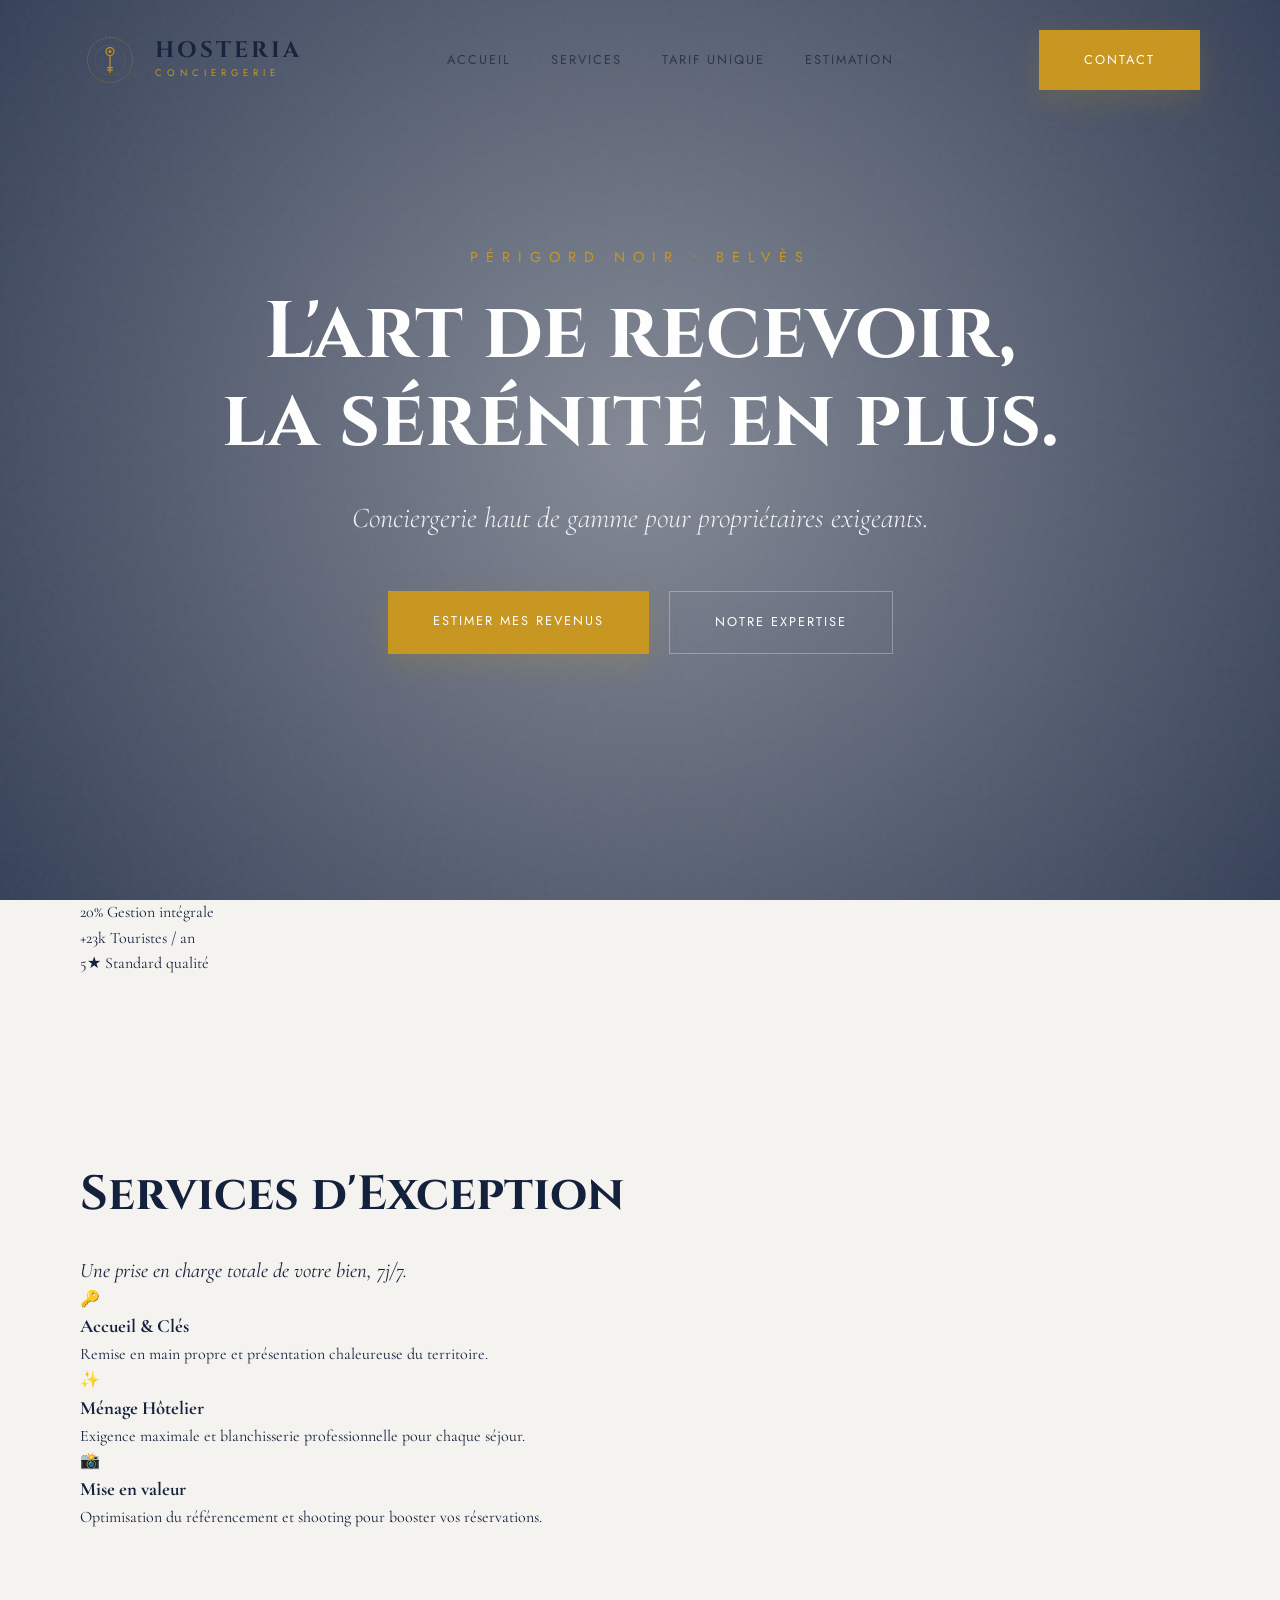
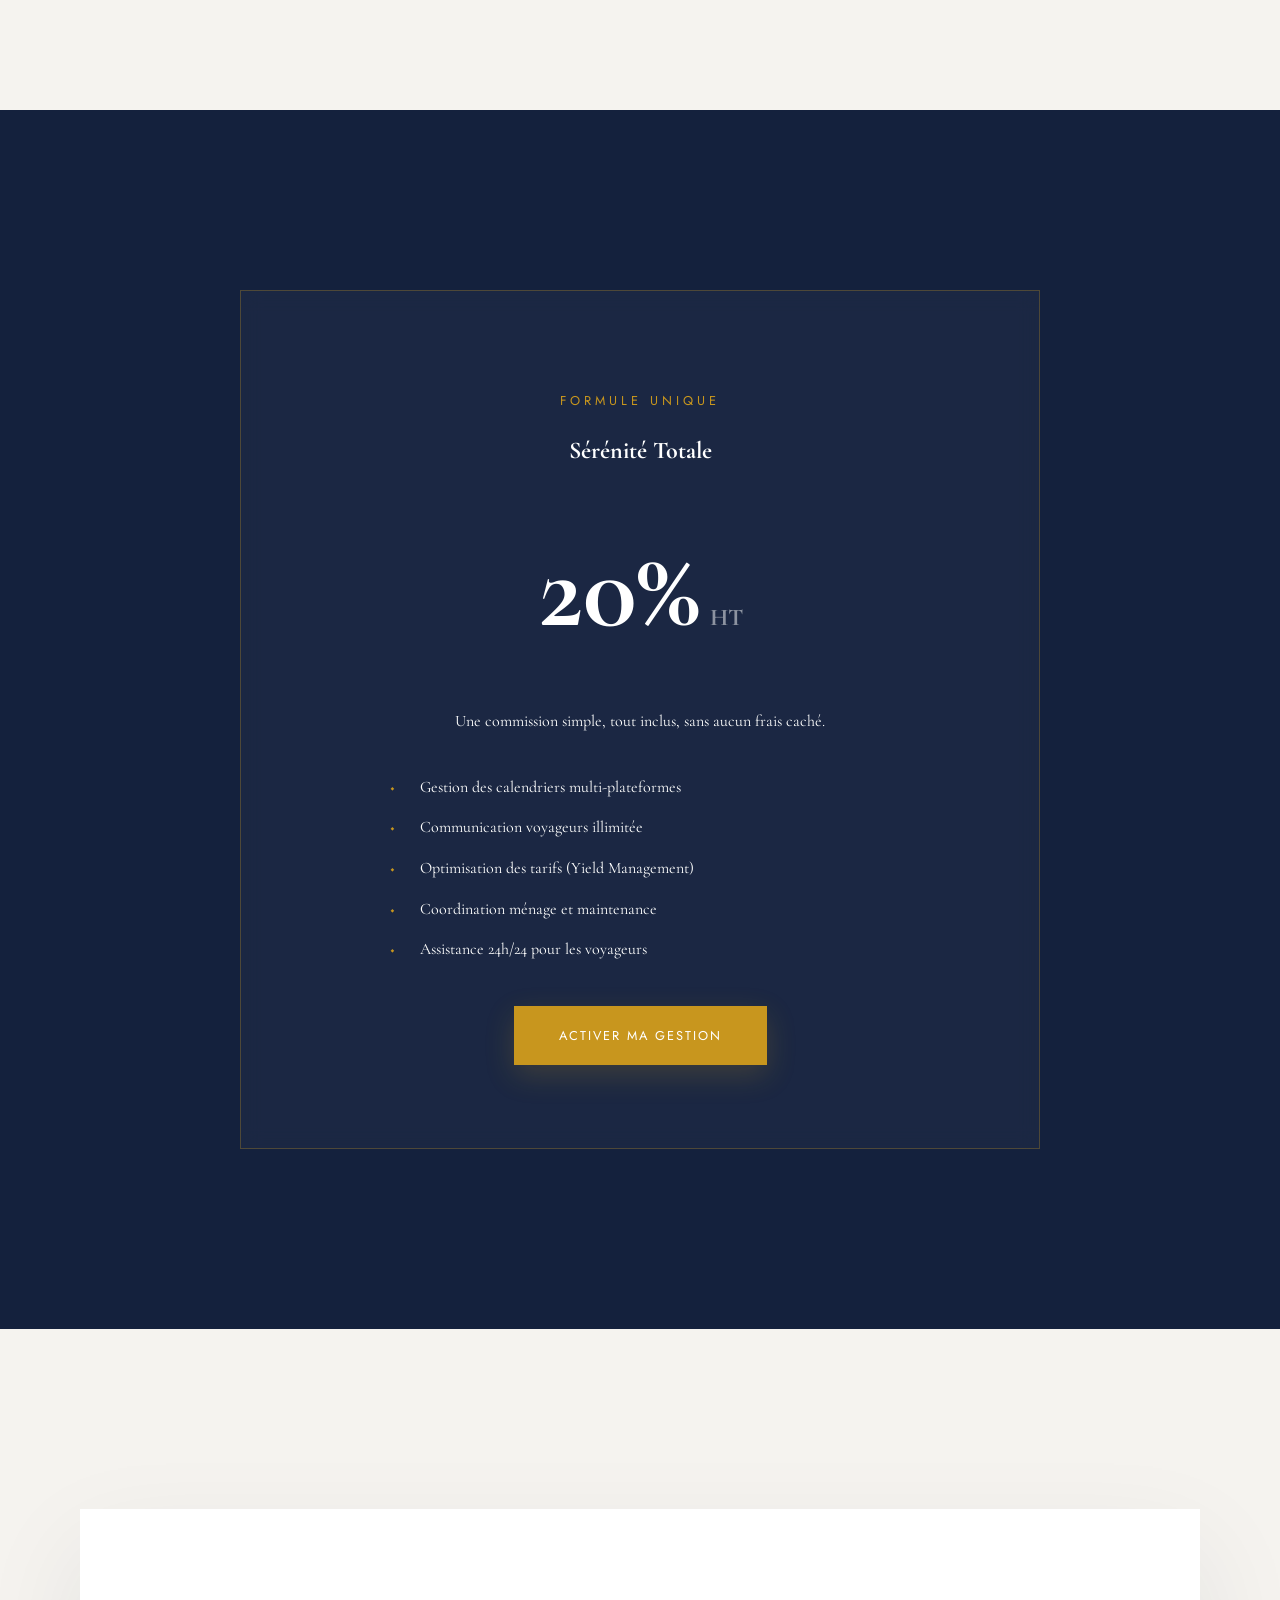
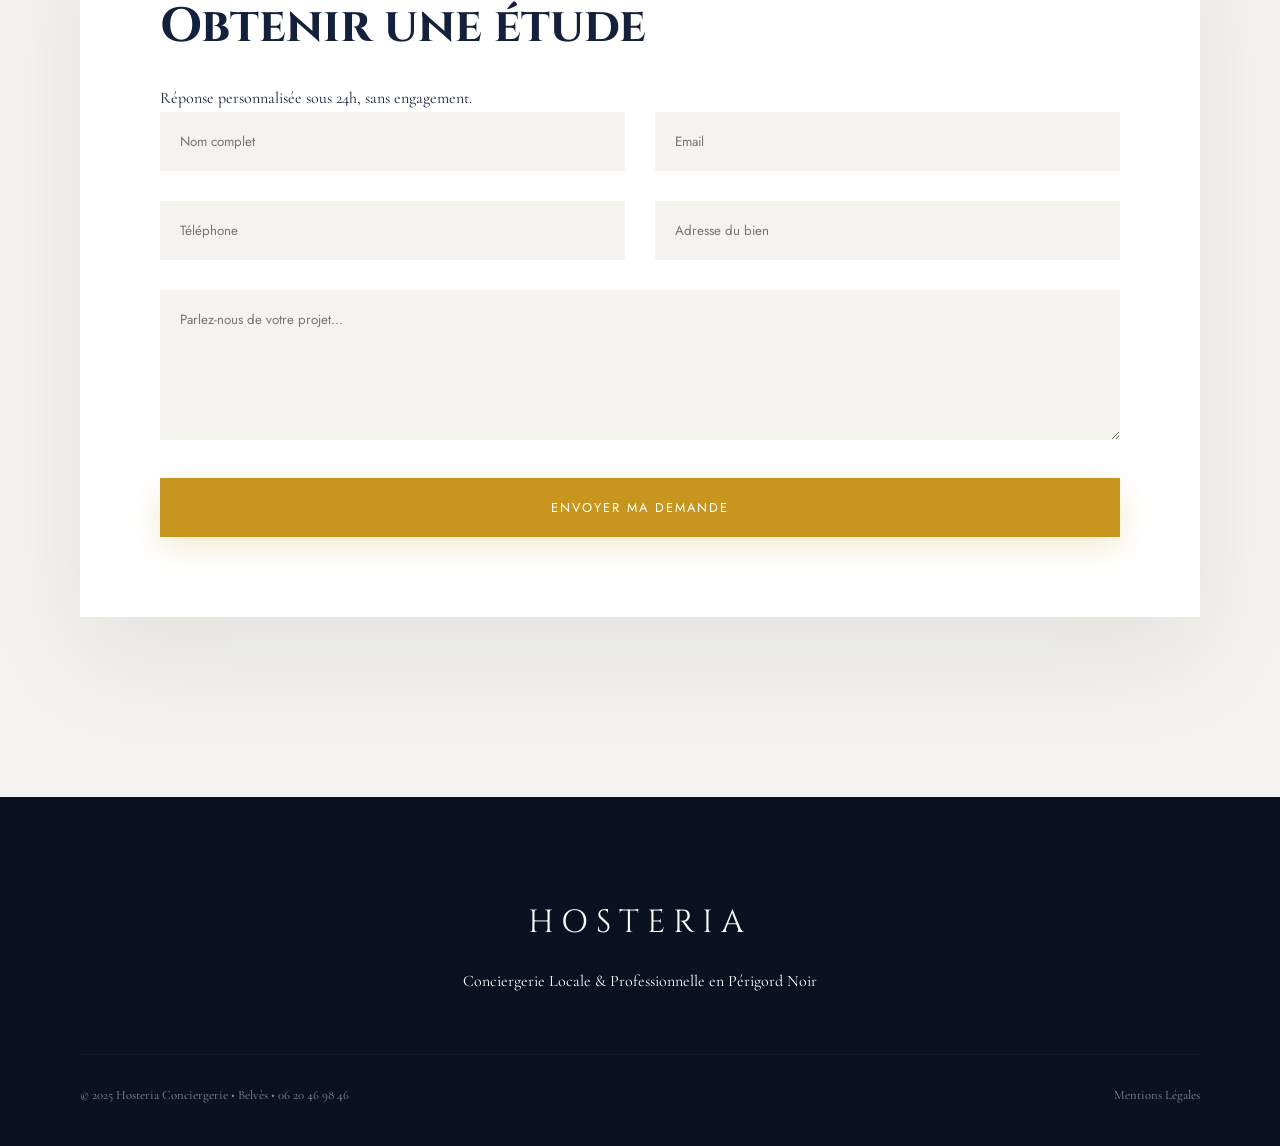
==== commit cba65cdc: "Integrate new ornamental logo and enhance premium layout" ====
--- a/index.html
+++ b/index.html
@@ -3,23 +3,20 @@
 <head>
     <meta charset="UTF-8">
     <meta name="viewport" content="width=device-width, initial-scale=1.0">
-    <title>Hosteria Conciergerie — Gestion Airbnb Belvès, Périgord Noir</title>
-    <meta name="description" content="Conciergerie professionnelle Airbnb & Booking à Belvès. Gestion complète de votre location saisonnière en Périgord Noir. Estimation gratuite — 06 20 46 98 46">
+    <title>Hosteria Conciergerie — Prestige Airbnb Belvès</title>
+    <meta name="description" content="Conciergerie d'exception à Belvès. Gestion complète 20% HT. Votre patrimoine mérite l'excellence au cœur du Périgord Noir.">
     
-    <!-- Fonts -->
     <style>
-        @import url('https://fonts.googleapis.com/css2?family=Cinzel:wght@400;700&family=Cormorant+Garamond:ital,wght@0,400;0,600;1,400&family=Jost:wght@300;400;600&display=swap');
+        @import url('https://fonts.googleapis.com/css2?family=Cinzel:wght@400;700&family=Cormorant+Garamond:ital,wght@0,400;0,600;1,400&family=Jost:wght@300;400;500;600&display=swap');
     </style>
     
     <link rel="stylesheet" href="style.css">
 
-    <!-- SEO JSON-LD -->
     <script type="application/ld+json">
     {
       "@context": "https://schema.org",
       "@type": "LocalBusiness",
       "name": "Hosteria Conciergerie",
-      "image": "https://images.unsplash.com/photo-1505910147557-3026c1e19310?q=80&w=1000",
       "telephone": "06 20 46 98 46",
       "email": "hosteria.conciergerie24@gmail.com",
       "address": {
@@ -28,8 +25,7 @@
         "addressRegion": "Dordogne",
         "addressCountry": "FR"
       },
-      "areaServed": ["Belvès", "Siorac-en-Périgord", "Monpazier", "Pays de Belvès", "Dordogne"],
-      "priceRange": "$$"
+      "priceRange": "20%"
     }
     </script>
 </head>
@@ -38,21 +34,34 @@
     <header class="header header--transparent js-header">
         <div class="container header__inner">
             <div class="header__logo">
-                <svg width="45" height="45" viewBox="0 0 100 100" class="logo-svg">
-                    <circle cx="50" cy="50" r="45" fill="none" stroke="#c8961e" stroke-width="1.5"/>
-                    <path d="M50 30 L50 70 M35 50 L65 50" stroke="#c8961e" stroke-width="1.5"/>
+                <svg width="60" height="60" viewBox="0 0 120 120" class="logo-svg">
+                    <defs>
+                        <linearGradient id="goldGrad" x1="0%" y1="0%" x2="100%" y2="100%">
+                            <stop offset="0%" style="stop-color:#c8961e;" />
+                            <stop offset="100%" style="stop-color:#b8882a;" />
+                        </linearGradient>
+                    </defs>
+                    <!-- Couronne de laurier simplifiée mais élégante -->
+                    <path d="M60 15 C35 15 15 35 15 60 C15 85 35 105 60 105 C85 105 105 85 105 60 C105 35 85 15 60 15" fill="none" stroke="url(#goldGrad)" stroke-width="1" stroke-dasharray="2 2"/>
+                    <path d="M30 60 Q30 30 60 30 Q90 30 90 60 Q90 90 60 90 Q30 90 30 60" fill="none" stroke="url(#goldGrad)" stroke-width="0.5" opacity="0.5"/>
+                    <!-- Clé ornementale -->
+                    <path d="M60 35 A8 8 0 1 1 60 51 A8 8 0 1 1 60 35 M60 51 L60 85 M55 75 L65 75 M55 80 L65 80" stroke="url(#goldGrad)" stroke-width="2.5" fill="none" stroke-linecap="round"/>
+                    <circle cx="60" cy="43" r="3" fill="url(#goldGrad)"/>
                 </svg>
-                <h1 class="header__title">HOSTERIA<span class="header__subtitle">CONCIERGERIE</span></h1>
+                <div class="header__brand">
+                    <span class="header__brand-main">HOSTERIA</span>
+                    <span class="header__brand-sub">CONCIERGERIE</span>
+                </div>
             </div>
             <nav class="header__nav">
                 <ul class="header__menu">
                     <li><a href="#accueil" class="header__link">Accueil</a></li>
                     <li><a href="#services" class="header__link">Services</a></li>
-                    <li><a href="#pourquoi" class="header__link">Expertise</a></li>
-                    <li><a href="#tarifs" class="header__link">Tarif</a></li>
+                    <li><a href="#tarifs" class="header__link">Tarif Unique</a></li>
+                    <li><a href="#estimation" class="header__link">Estimation</a></li>
                 </ul>
             </nav>
-            <a href="#estimation" class="btn btn--gold">Estimation</a>
+            <a href="#estimation" class="btn btn--gold">Contact</a>
         </div>
     </header>
 
@@ -60,11 +69,12 @@
         <section id="accueil" class="hero">
             <div class="hero__overlay"></div>
             <div class="container hero__content js-reveal">
-                <h2 class="hero__headline">Votre patrimoine mérite l'excellence.</h2>
-                <p class="hero__subheadline">Conciergerie de luxe Airbnb & Booking — Belvès & Périgord Noir</p>
+                <span class="hero__tagline">Périgord Noir • Belvès</span>
+                <h2 class="hero__headline">L'art de recevoir,<br>la sérénité en plus.</h2>
+                <p class="hero__subheadline">Conciergerie haut de gamme pour propriétaires exigeants.</p>
                 <div class="hero__actions">
-                    <a href="#estimation" class="btn btn--gold">Estimation gratuite</a>
-                    <a href="#services" class="btn btn--outline-light">Nos services</a>
+                    <a href="#estimation" class="btn btn--gold">Estimer mes revenus</a>
+                    <a href="#services" class="btn btn--outline-light">Notre expertise</a>
                 </div>
             </div>
         </section>
@@ -73,127 +83,84 @@
             <div class="container stats__grid">
                 <div class="stats__item">
                     <span class="stats__number">20%</span>
-                    <span class="stats__label">Commission unique</span>
+                    <span class="stats__label">Gestion intégrale</span>
                 </div>
-                <div class="stats__sep">◆</div>
                 <div class="stats__item">
                     <span class="stats__number">+23k</span>
-                    <span class="stats__label">Visiteurs/an à Belvès</span>
+                    <span class="stats__label">Touristes / an</span>
                 </div>
-                <div class="stats__sep">◆</div>
                 <div class="stats__item">
-                    <span class="stats__number">24h</span>
-                    <span class="stats__label">Réactivité maximale</span>
+                    <span class="stats__number">5★</span>
+                    <span class="stats__label">Standard qualité</span>
                 </div>
             </div>
         </section>
 
         <section id="services" class="section services">
             <div class="container">
-                <header class="section__header">
-                    <h2 class="section__title">Une Gestion Complète</h2>
-                    <div class="diamond-sep">◆</div>
-                </header>
+                <div class="section__header">
+                    <h2 class="section__title">Services d'Exception</h2>
+                    <p class="section__subtitle">Une prise en charge totale de votre bien, 7j/7.</p>
+                </div>
                 <div class="services__grid">
                     <article class="service-card js-reveal">
-                        <div class="service-card__icon">📅</div>
-                        <h3 class="service-card__title">Réservations 7j/7</h3>
-                        <p class="service-card__text">Gestion intégrale des calendriers et échanges voyageurs avec une courtoisie irréprochable.</p>
-                    </article>
-                    <article class="service-card js-reveal">
                         <div class="service-card__icon">🔑</div>
-                        <h3 class="service-card__title">Accueil Personnalisé</h3>
-                        <p class="service-card__text">Check-in soigné, présentation du bien et remise des clés pour une expérience premium.</p>
+                        <h3 class="service-card__title">Accueil & Clés</h3>
+                        <p>Remise en main propre et présentation chaleureuse du territoire.</p>
                     </article>
                     <article class="service-card js-reveal">
                         <div class="service-card__icon">✨</div>
-                        <h3 class="service-card__title">Ménage de Standing</h3>
-                        <p class="service-card__text">Nettoyage professionnel rigoureux et gestion du linge de qualité hôtelière.</p>
+                        <h3 class="service-card__title">Ménage Hôtelier</h3>
+                        <p>Exigence maximale et blanchisserie professionnelle pour chaque séjour.</p>
                     </article>
                     <article class="service-card js-reveal">
-                        <div class="service-card__icon">📈</div>
-                        <h3 class="service-card__title">Optimisation d'Annonce</h3>
-                        <p class="service-card__text">Photos professionnelles et rédaction stratégique pour maximiser votre visibilité.</p>
-                    </article>
-                    <article class="service-card js-reveal">
-                        <div class="service-card__icon">💰</div>
-                        <h3 class="service-card__title">Tarification Dynamique</h3>
-                        <p class="service-card__text">Optimisation quotidienne de vos revenus selon le marché et les événements locaux.</p>
-                    </article>
-                    <article class="service-card js-reveal">
-                        <div class="service-card__icon">📊</div>
-                        <h3 class="service-card__title">Transparence Totale</h3>
-                        <p class="service-card__text">Comptes rendus mensuels détaillés et versement direct de vos revenus.</p>
+                        <div class="service-card__icon">📸</div>
+                        <h3 class="service-card__title">Mise en valeur</h3>
+                        <p>Optimisation du référencement et shooting pour booster vos réservations.</p>
                     </article>
                 </div>
             </div>
         </section>
 
-        <section id="pourquoi" class="section why-us bg-white">
-            <div class="container why-us__inner">
-                <div class="why-us__content js-reveal">
-                    <h2 class="section__title section__title--left">L'Expertise Locale</h2>
-                    <p class="section__intro">Ancrée à Belvès, <strong>Hosteria Conciergerie</strong> incarne la seule gestion de proximité dédiée au Pays de Belvès.</p>
-                    <p>Nous privilégions la qualité à la quantité. Pas de plateforme anonyme, mais un interlocuteur unique pour une gestion sur-mesure de votre bien.</p>
-                    <ul class="why-us__list">
-                        <li><span class="diamond">◆</span> Présence physique réelle</li>
-                        <li><span class="diamond">◆</span> Relation de confiance</li>
-                        <li><span class="diamond">◆</span> Réseau local de maintenance</li>
-                        <li><span class="diamond">◆</span> Sans engagement</li>
-                    </ul>
-                </div>
-                <div class="why-us__visual js-reveal">
-                    <img src="https://images.unsplash.com/photo-1518780664697-55e3ad937233?q=80&w=800" alt="Belvès Périgord">
+        <section id="tarifs" class="section pricing bg-navy">
+            <div class="container">
+                <div class="pricing__single js-reveal">
+                    <div class="price-card--premium">
+                        <span class="price-card__tag">Formule Unique</span>
+                        <h2 class="price-card__title">Sérénité Totale</h2>
+                        <div class="price-card__price">20%<span class="price-card__unit">HT</span></div>
+                        <p class="price-card__description">Une commission simple, tout inclus, sans aucun frais caché.</p>
+                        <ul class="price-card__list">
+                            <li>Gestion des calendriers multi-plateformes</li>
+                            <li>Communication voyageurs illimitée</li>
+                            <li>Optimisation des tarifs (Yield Management)</li>
+                            <li>Coordination ménage et maintenance</li>
+                            <li>Assistance 24h/24 pour les voyageurs</li>
+                        </ul>
+                        <a href="#estimation" class="btn btn--gold">Activer ma gestion</a>
+                    </div>
                 </div>
             </div>
         </section>
 
-        <section id="tarifs" class="section pricing">
+        <section id="estimation" class="section estimation">
             <div class="container">
-                <header class="section__header">
-                    <h2 class="section__title">Tarif Unique</h2>
-                    <div class="diamond-sep">◆</div>
-                </header>
-                <div class="pricing__single">
-                    <div class="price-card price-card--single js-reveal">
-                        <h3 class="price-card__name">Formule Sérénité</h3>
-                        <div class="price-card__amount">20%<span class="price-card__tax">HT</span></div>
-                        <p class="price-card__desc">Gestion complète de A à Z. Nous nous occupons de tout, vous profitez de vos revenus.</p>
-                        <ul class="price-card__features">
-                            <li>Diffusion multi-plateformes (Airbnb, Booking...)</li>
-                            <li>Optimisation des prix en temps réel</li>
-                            <li>Accueil et assistance voyageurs 7j/7</li>
-                            <li>Ménage et blanchisserie professionnelle</li>
-                            <li>Maintenance et suivi technique</li>
-                            <li>Compte-rendu financier mensuel</li>
-                        </ul>
-                        <a href="#estimation" class="btn btn--gold">Demander mon estimation</a>
+                <div class="form-container js-reveal">
+                    <div class="form-header">
+                        <h2 class="section__title">Obtenir une étude</h2>
+                        <p>Réponse personnalisée sous 24h, sans engagement.</p>
                     </div>
-                </div>
-                <p class="pricing__note">Les frais de ménage sont à la charge des voyageurs — Estimation gratuite et sans engagement.</p>
-            </div>
-        </section>
-
-        <section id="estimation" class="section estimation bg-white">
-            <div class="container">
-                <div class="form-card js-reveal">
-                    <h2 class="section__title">Votre Estimation Gratuite</h2>
-                    <form id="contactForm" class="form">
-                        <div class="form__grid">
-                            <input type="text" class="form__input" placeholder="Nom complet" required>
-                            <input type="tel" class="form__input" placeholder="Téléphone" required>
-                            <input type="email" class="form__input" placeholder="Email" required>
-                            <input type="text" class="form__input" placeholder="Adresse du bien" required>
-                            <select class="form__select" required>
-                                <option value="" disabled selected>Type de bien</option>
-                                <option value="maison">Maison</option>
-                                <option value="appartement">Appartement</option>
-                                <option value="gite">Gîte / Domaine</option>
-                            </select>
-                            <input type="number" class="form__input" placeholder="Nombre de chambres" required>
-                            <textarea class="form__textarea form__group--full" placeholder="Détails complémentaires (optionnel)"></textarea>
+                    <form id="contactForm" class="modern-form">
+                        <div class="form-row">
+                            <input type="text" placeholder="Nom complet" required>
+                            <input type="email" placeholder="Email" required>
                         </div>
-                        <button type="submit" class="btn btn--gold btn--full">Recevoir mon étude personnalisée</button>
+                        <div class="form-row">
+                            <input type="tel" placeholder="Téléphone" required>
+                            <input type="text" placeholder="Adresse du bien" required>
+                        </div>
+                        <textarea placeholder="Parlez-nous de votre projet..."></textarea>
+                        <button type="submit" class="btn btn--gold btn--full">Envoyer ma demande</button>
                     </form>
                 </div>
             </div>
@@ -202,19 +169,13 @@
 
     <footer class="footer">
         <div class="container">
-            <div class="footer__grid">
-                <div class="footer__brand">
-                    <div class="footer__logo">HOSTERIA</div>
-                    <p class="footer__slogan">L'hospitalité au cœur du Périgord</p>
-                </div>
-                <div class="footer__contact">
-                    <h4 class="footer__heading">Contact</h4>
-                    <p>06 20 46 98 46</p>
-                    <p>hosteria.conciergerie24@gmail.com</p>
-                </div>
+            <div class="footer__top">
+                <div class="footer__logo">HOSTERIA</div>
+                <p>Conciergerie Locale & Professionnelle en Périgord Noir</p>
             </div>
             <div class="footer__bottom">
-                <p>© 2025 Hosteria Conciergerie — Belvès, Dordogne | <a href="mentions.html">Mentions Légales</a></p>
+                <p>© 2025 Hosteria Conciergerie • Belvès • 06 20 46 98 46</p>
+                <a href="mentions.html">Mentions Légales</a>
             </div>
         </div>
     </footer>
--- a/style.css
+++ b/style.css
@@ -1,383 +1,199 @@
 :root {
-    --navy-dark: #14213d;
-    --navy-medium: #1a2a4a;
-    --gold-vivid: #c8961e;
-    --gold-soft: #b8882a;
+    --navy: #14213d;
+    --navy-light: #1a2a4a;
+    --gold: #c8961e;
+    --gold-light: #e0b044;
     --ivory: #f5f3ef;
     --white: #ffffff;
-    
-    --font-heading: 'Cinzel', serif;
-    --font-body: 'Cormorant Garamond', serif;
-    --font-ui: 'Jost', sans-serif;
-    
-    --transition: 0.6s cubic-bezier(0.19, 1, 0.22, 1);
-    --shadow-premium: 0 30px 60px -12px rgba(20, 33, 61, 0.12), 0 18px 36px -18px rgba(0, 0, 0, 0.15);
+    --transition: 0.8s cubic-bezier(0.16, 1, 0.3, 1);
 }
 
-* {
-    margin: 0;
-    padding: 0;
-    box-sizing: border-box;
-}
+* { margin: 0; padding: 0; box-sizing: border-box; }
 
-html {
-    scroll-behavior: smooth;
-}
+html { scroll-behavior: smooth; }
 
 body {
-    font-family: var(--font-body);
+    font-family: 'Cormorant Garamond', serif;
     background-color: var(--ivory);
-    color: var(--navy-dark);
-    line-height: 1.7;
+    color: var(--navy);
+    line-height: 1.6;
     overflow-x: hidden;
 }
 
-/* Subtle Grain Effect */
 .site-texture::after {
     content: "";
-    position: fixed;
-    inset: 0;
-    background-image: url("data:image/svg+xml,%3Csvg viewBox='0 0 200 200' xmlns='http://www.w3.org/2000/svg'%3E%3Cfilter id='noiseFilter'%3E%3CfeTurbulence type='fractalNoise' baseFrequency='0.6' numOctaves='3' stitchTiles='stitch'/%3E%3C/filter%3E%3Crect width='100%25' height='100%25' filter='url(%23noiseFilter)'/%3E%3C/svg%3E");
-    opacity: 0.03;
-    pointer-events: none;
-    z-index: 9999;
+    position: fixed; inset: 0;
+    background-image: url("data:image/svg+xml,%3Csvg viewBox='0 0 200 200' xmlns='http://www.w3.org/2000/svg'%3E%3Cfilter id='n'%3E%3CfeTurbulence type='fractalNoise' baseFrequency='0.8'/%3E%3C/filter%3E%3Crect width='100%25' height='100%25' filter='url(%23n)' opacity='0.04'/%3E%3C/svg%3E");
+    pointer-events: none; z-index: 9999;
 }
 
-.container {
-    max-width: 1200px;
-    margin: 0 auto;
-    padding: 0 40px;
-}
+.container { max-width: 1200px; margin: 0 auto; padding: 0 40px; }
 
-/* Typography */
-h1, h2, h3, h4 {
-    font-family: var(--font-heading);
-    letter-spacing: 3px;
-    text-transform: uppercase;
-}
-
-.section {
-    padding: 160px 0;
-}
-
-.section__header {
-    text-align: center;
-    margin-bottom: 100px;
-}
-
-.section__title {
-    font-size: 2.8rem;
-    font-weight: 700;
-    color: var(--navy-dark);
-}
-
-/* Modern Buttons */
-.btn {
-    display: inline-block;
-    font-family: var(--font-ui);
-    font-weight: 500;
-    text-transform: uppercase;
-    letter-spacing: 2px;
-    padding: 18px 40px;
-    text-decoration: none;
-    transition: var(--transition);
-    cursor: pointer;
-    border: 1px solid transparent;
-    font-size: 0.8rem;
-}
-
-.btn--gold {
-    background: var(--gold-vivid);
-    color: var(--white);
-}
-
-.btn--gold:hover {
-    background: var(--navy-dark);
-    transform: translateY(-5px);
-    box-shadow: 0 15px 30px rgba(20, 33, 61, 0.2);
-}
-
-.btn--outline-light {
-    border: 1px solid rgba(255,255,255,0.4);
-    color: var(--white);
-}
-
-.btn--outline-light:hover {
-    background: var(--white);
-    color: var(--navy-dark);
-}
-
-.btn--full { width: 100%; margin-top: 20px; }
-
-/* Glassmorphism Header */
+/* Header Premium */
 .header {
-    position: fixed;
-    top: 0; width: 100%;
-    z-index: 1000;
-    padding: 30px 0;
-    transition: var(--transition);
+    position: fixed; top: 0; width: 100%; z-index: 1000;
+    padding: 30px 0; transition: var(--transition);
 }
 
 .header--scrolled {
     padding: 15px 0;
-    background: rgba(255, 255, 255, 0.85);
-    backdrop-filter: blur(15px);
-    border-bottom: 1px solid rgba(200, 150, 30, 0.1);
+    background: rgba(20, 33, 61, 0.9);
+    backdrop-filter: blur(20px);
+    color: var(--white) !important;
 }
 
-.header--scrolled .header__title { color: var(--navy-dark); }
+.header__inner { display: flex; justify-content: space-between; align-items: center; }
 
-.header__inner {
-    display: flex;
-    justify-content: space-between;
-    align-items: center;
+.header__logo { display: flex; align-items: center; gap: 15px; }
+
+.header__brand { display: flex; flex-direction: column; }
+
+.header__brand-main {
+    font-family: 'Cinzel'; font-size: 1.4rem; font-weight: 700; 
+    letter-spacing: 3px; line-height: 1; color: inherit;
 }
 
-.header__logo {
-    display: flex;
-    align-items: center;
-    gap: 15px;
+.header__brand-sub {
+    font-family: 'Jost'; font-size: 0.6rem; letter-spacing: 5px;
+    color: var(--gold); margin-top: 5px;
 }
 
-.header__title {
-    font-size: 1.2rem;
-    color: var(--white);
-    line-height: 1;
+.header__menu { display: flex; list-style: none; gap: 40px; }
+
+.header__link {
+    text-decoration: none; color: inherit; font-family: 'Jost';
+    font-size: 0.8rem; text-transform: uppercase; letter-spacing: 2px;
+    opacity: 0.7; transition: 0.3s;
 }
 
-.header__subtitle {
-    display: block;
-    font-size: 0.6rem;
-    color: var(--gold-vivid);
-    letter-spacing: 4px;
-}
+.header__link:hover { opacity: 1; color: var(--gold); }
 
-.header__menu {
-    display: flex;
-    list-style: none;
-    gap: 40px;
-}
-
-.header__link {
-    text-decoration: none;
-    color: inherit;
-    font-family: var(--font-ui);
-    font-size: 0.85rem;
-    opacity: 0.7;
-    transition: var(--transition);
-}
-
-.header__link:hover {
-    opacity: 1;
-    color: var(--gold-vivid);
-}
-
-/* Ultra Modern Hero */
+/* Hero Ultra-Modern */
 .hero {
-    height: 100vh;
+    height: 100vh; display: flex; align-items: center;
     background: url('https://images.unsplash.com/photo-1505910147557-3026c1e19310?q=80&w=1600') center/cover;
-    display: flex;
-    align-items: center;
-    position: relative;
-    color: var(--white);
+    position: relative; color: var(--white); text-align: center;
 }
 
 .hero__overlay {
-    position: absolute;
-    inset: 0;
-    background: linear-gradient(to bottom, rgba(20, 33, 61, 0.7), rgba(20, 33, 61, 0.3));
+    position: absolute; inset: 0;
+    background: radial-gradient(circle, rgba(20, 33, 61, 0.5) 0%, rgba(20, 33, 61, 0.85) 100%);
 }
 
-.hero__content {
-    position: relative;
-    z-index: 2;
-    max-width: 900px;
+.hero__content { position: relative; z-index: 2; width: 100%; }
+
+.hero__tagline {
+    font-family: 'Jost'; font-size: 0.9rem; text-transform: uppercase;
+    letter-spacing: 8px; color: var(--gold); display: block; margin-bottom: 20px;
 }
 
 .hero__headline {
-    font-size: 4.5rem;
-    margin-bottom: 30px;
-    line-height: 1.1;
+    font-family: 'Cinzel'; font-size: 5rem; line-height: 1.1; margin-bottom: 30px;
 }
 
 .hero__subheadline {
-    font-size: 1.6rem;
+    font-size: 1.8rem; font-weight: 300; font-style: italic; opacity: 0.9;
     margin-bottom: 50px;
-    font-style: italic;
-    font-weight: 300;
 }
 
-.hero__actions {
-    display: flex;
-    gap: 25px;
+.hero__actions { display: flex; gap: 20px; justify-content: center; }
+
+/* Buttons */
+.btn {
+    font-family: 'Jost'; text-transform: uppercase; letter-spacing: 2px;
+    font-size: 0.8rem; padding: 20px 45px; cursor: pointer;
+    text-decoration: none; transition: 0.4s; border: none;
 }
 
-/* Simplified Pricing V2 */
-.pricing__single {
-    max-width: 800px;
-    margin: 0 auto;
+.btn--gold {
+    background: var(--gold); color: var(--white);
+    box-shadow: 0 10px 30px rgba(200, 150, 30, 0.2);
 }
 
-.price-card--single {
-    background: var(--white);
-    padding: 80px;
-    border: 1px solid rgba(200, 150, 30, 0.2);
-    box-shadow: var(--shadow-premium);
-    text-align: center;
+.btn--gold:hover { background: var(--navy); transform: translateY(-5px); }
+
+.btn--outline-light {
+    border: 1px solid rgba(255,255,255,0.3); color: var(--white);
 }
 
-.price-card__amount {
-    font-size: 5rem;
-    font-weight: 700;
-    color: var(--navy-dark);
-    margin: 30px 0;
+.btn--outline-light:hover { background: var(--white); color: var(--navy); }
+
+.btn--full { width: 100%; }
+
+/* Sections */
+.section { padding: 180px 0; }
+
+.section__title {
+    font-family: 'Cinzel'; font-size: 3rem; margin-bottom: 20px;
 }
 
-.price-card__desc {
-    font-size: 1.2rem;
-    font-style: italic;
-    margin-bottom: 40px;
-    color: var(--navy-medium);
+.section__subtitle { font-size: 1.3rem; font-style: italic; color: var(--gold-soft); }
+
+/* Pricing Single Card */
+.bg-navy { background: var(--navy); color: var(--white); }
+
+.price-card--premium {
+    background: rgba(255,255,255,0.03);
+    border: 1px solid rgba(200, 150, 30, 0.3);
+    padding: 100px 60px; text-align: center; max-width: 800px; margin: 0 auto;
+    backdrop-filter: blur(10px);
 }
 
-.price-card__features {
-    list-style: none;
-    display: grid;
-    grid-template-columns: 1fr 1fr;
-    gap: 20px 40px;
-    text-align: left;
-    margin-bottom: 60px;
+.price-card__tag {
+    font-family: 'Jost'; color: var(--gold); letter-spacing: 4px;
+    text-transform: uppercase; font-size: 0.8rem; display: block; margin-bottom: 20px;
 }
 
-.price-card__features li {
-    position: relative;
-    padding-left: 25px;
+.price-card__price {
+    font-size: 7rem; font-weight: 700; color: var(--white); margin: 30px 0;
 }
 
-.price-card__features li::before {
-    content: "◆";
-    position: absolute;
-    left: 0; color: var(--gold-vivid);
+.price-card__unit { font-size: 1.5rem; opacity: 0.5; margin-left: 10px; }
+
+.price-card__list {
+    list-style: none; text-align: left; max-width: 500px; margin: 40px auto 60px;
 }
 
-/* Services & Interactions */
-.services__grid {
-    display: grid;
-    grid-template-columns: repeat(auto-fit, minmax(320px, 1fr));
-    gap: 40px;
+.price-card__list li {
+    margin-bottom: 15px; padding-left: 30px; position: relative;
 }
 
-.service-card {
-    background: var(--white);
-    padding: 60px 40px;
-    transition: var(--transition);
-    border: 1px solid transparent;
+.price-card__list li::before {
+    content: "◆"; position: absolute; left: 0; color: var(--gold);
 }
 
-.service-card:hover {
-    transform: translateY(-10px);
-    box-shadow: var(--shadow-premium);
-    border-color: rgba(200, 150, 30, 0.2);
+/* Form Modern */
+.form-container { background: var(--white); padding: 80px; box-shadow: 0 40px 100px rgba(20, 33, 61, 0.08); }
+
+.form-row { display: grid; grid-template-columns: 1fr 1fr; gap: 30px; margin-bottom: 30px; }
+
+input, textarea {
+    width: 100%; padding: 20px; border: none; background: var(--ivory);
+    font-family: 'Jost'; transition: 0.3s;
 }
 
-/* Reveal Animation */
-.js-reveal {
-    opacity: 0;
-    transform: translateY(30px);
-    transition: all 1s cubic-bezier(0.19, 1, 0.22, 1);
-}
+input:focus, textarea:focus { outline: 1px solid var(--gold); background: var(--white); }
 
-.js-reveal.is-visible {
-    opacity: 1;
-    transform: translateY(0);
-}
+textarea { height: 150px; margin-bottom: 30px; }
 
-/* Stats Band */
-.stats {
-    background: var(--navy-dark);
-    color: var(--white);
-    padding: 100px 0;
-}
-
-.stats__grid {
-    display: flex;
-    justify-content: space-around;
-    align-items: center;
-}
-
-.stats__number {
-    display: block;
-    font-size: 3.5rem;
-    color: var(--gold-vivid);
-    font-weight: 700;
-}
-
-.stats__label {
-    font-family: var(--font-ui);
-    font-size: 0.8rem;
-    text-transform: uppercase;
-    letter-spacing: 2px;
-}
-
-/* Form Card */
-.form-card {
-    background: var(--white);
-    padding: 80px;
-    box-shadow: var(--shadow-premium);
-}
-
-.form__grid {
-    display: grid;
-    grid-template-columns: 1fr 1fr;
-    gap: 30px;
-}
-
-.form__input, .form__select, .form__textarea {
-    width: 100%;
-    padding: 20px;
-    border: none;
-    background: var(--ivory);
-    font-family: var(--font-ui);
-    transition: var(--transition);
-}
-
-.form__input:focus, .form__textarea:focus {
-    background: var(--white);
-    box-shadow: 0 0 0 2px var(--gold-vivid);
-    outline: none;
-}
-
-.form__textarea { height: 160px; }
+/* Animations */
+.js-reveal { opacity: 0; transform: translateY(40px); transition: 1.2s cubic-bezier(0.16, 1, 0.3, 1); }
+.js-reveal.is-visible { opacity: 1; transform: translateY(0); }
 
 /* Footer */
-.footer {
-    background: var(--navy-dark);
-    color: var(--white);
-    padding: 120px 0 40px;
-}
+.footer { background: #0a1120; color: var(--white); padding: 100px 0 40px; text-align: center; }
 
-.footer__grid {
-    display: flex;
-    justify-content: space-between;
-    align-items: center;
-    margin-bottom: 80px;
-}
+.footer__logo { font-family: 'Cinzel'; font-size: 2rem; letter-spacing: 8px; margin-bottom: 20px; }
 
-.footer__logo {
-    font-size: 2rem;
-    letter-spacing: 6px;
-}
+.footer__bottom { margin-top: 60px; border-top: 1px solid rgba(255,255,255,0.05); padding-top: 30px; display: flex; justify-content: space-between; font-size: 0.8rem; opacity: 0.5; }
 
-@media (max-width: 1024px) {
-    .hero__headline { font-size: 3.5rem; }
-    .price-card__features { grid-template-columns: 1fr; }
-}
+.footer__bottom a { color: var(--white); text-decoration: none; }
 
 @media (max-width: 768px) {
+    .container { padding: 0 25px; }
     .header__menu { display: none; }
-    .hero__headline { font-size: 2.8rem; }
-    .stats__grid { flex-direction: column; gap: 60px; }
-    .stats__sep { display: none; }
-    .form__grid { grid-template-columns: 1fr; }
-    .price-card--single { padding: 40px 20px; }
+    .hero__headline { font-size: 3rem; }
+    .form-row { grid-template-columns: 1fr; }
+    .price-card--premium { padding: 60px 20px; }
+    .footer__bottom { flex-direction: column; gap: 20px; }
 }
